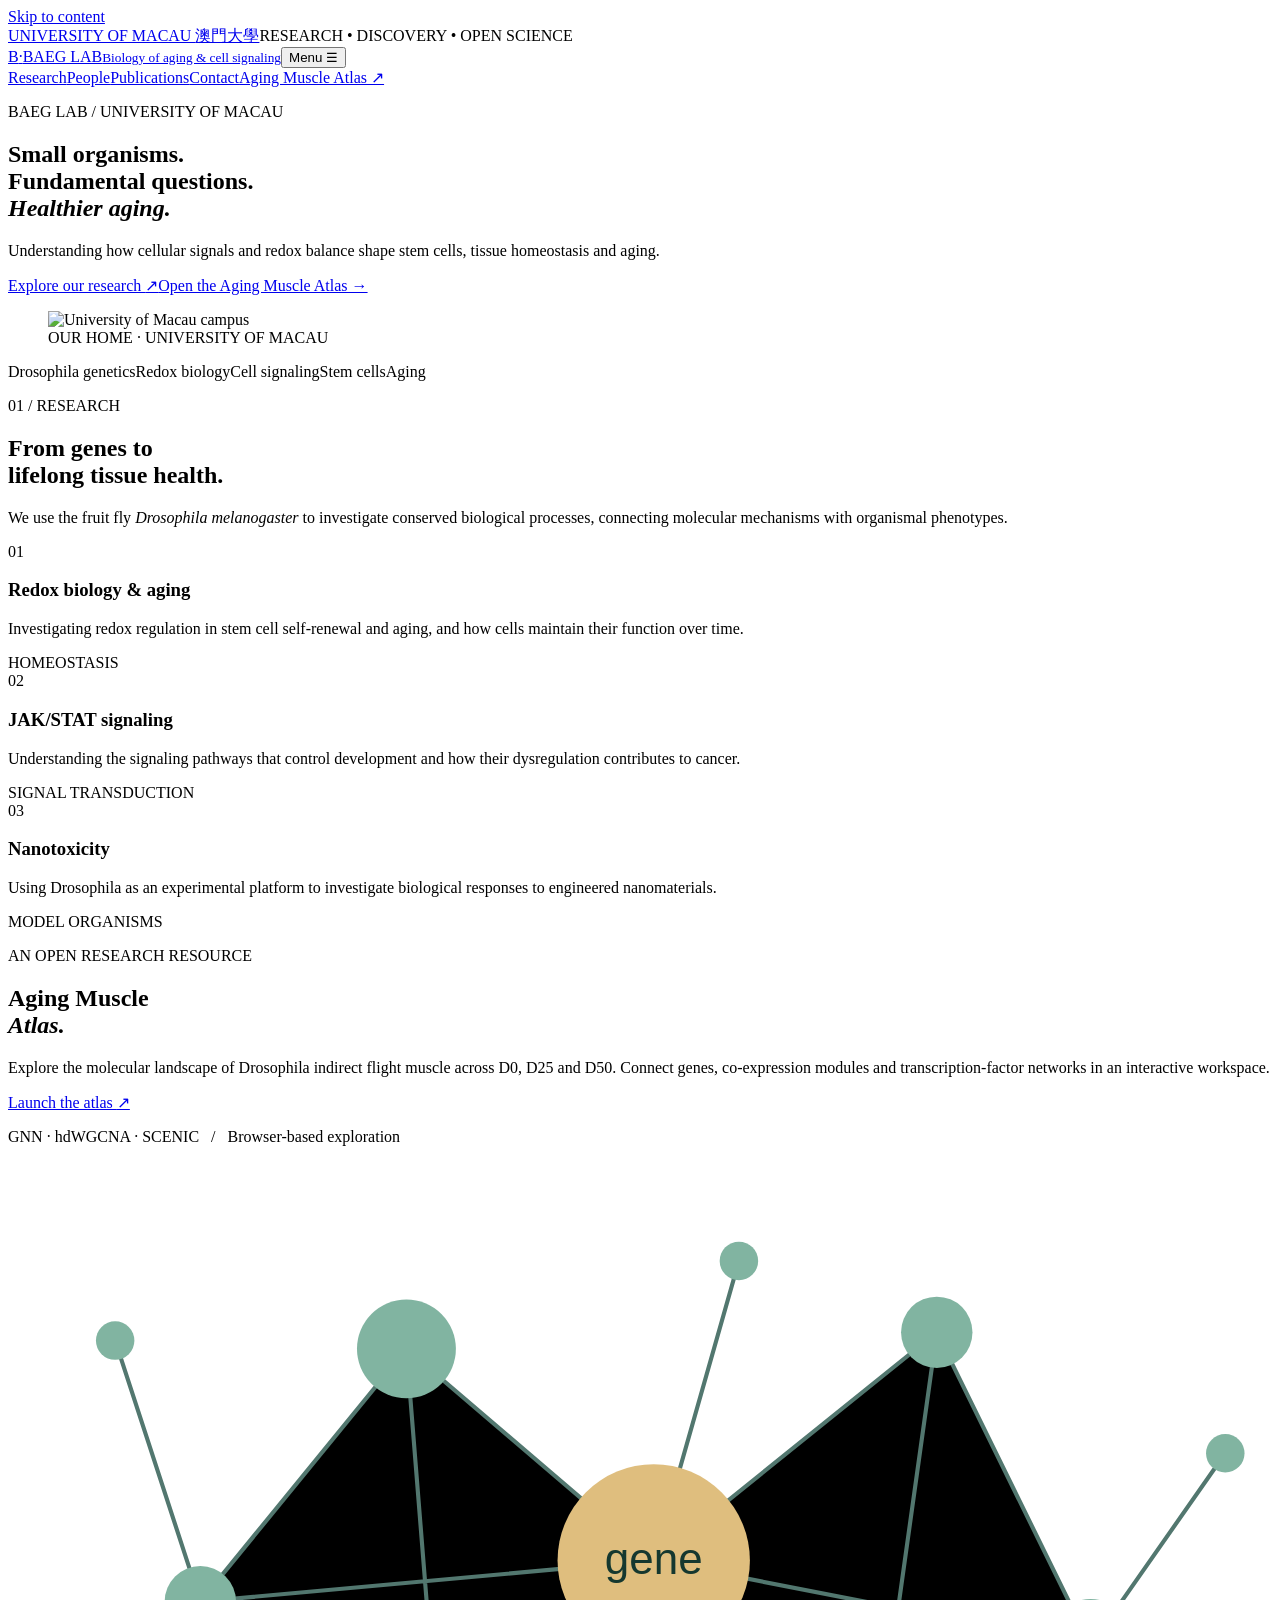
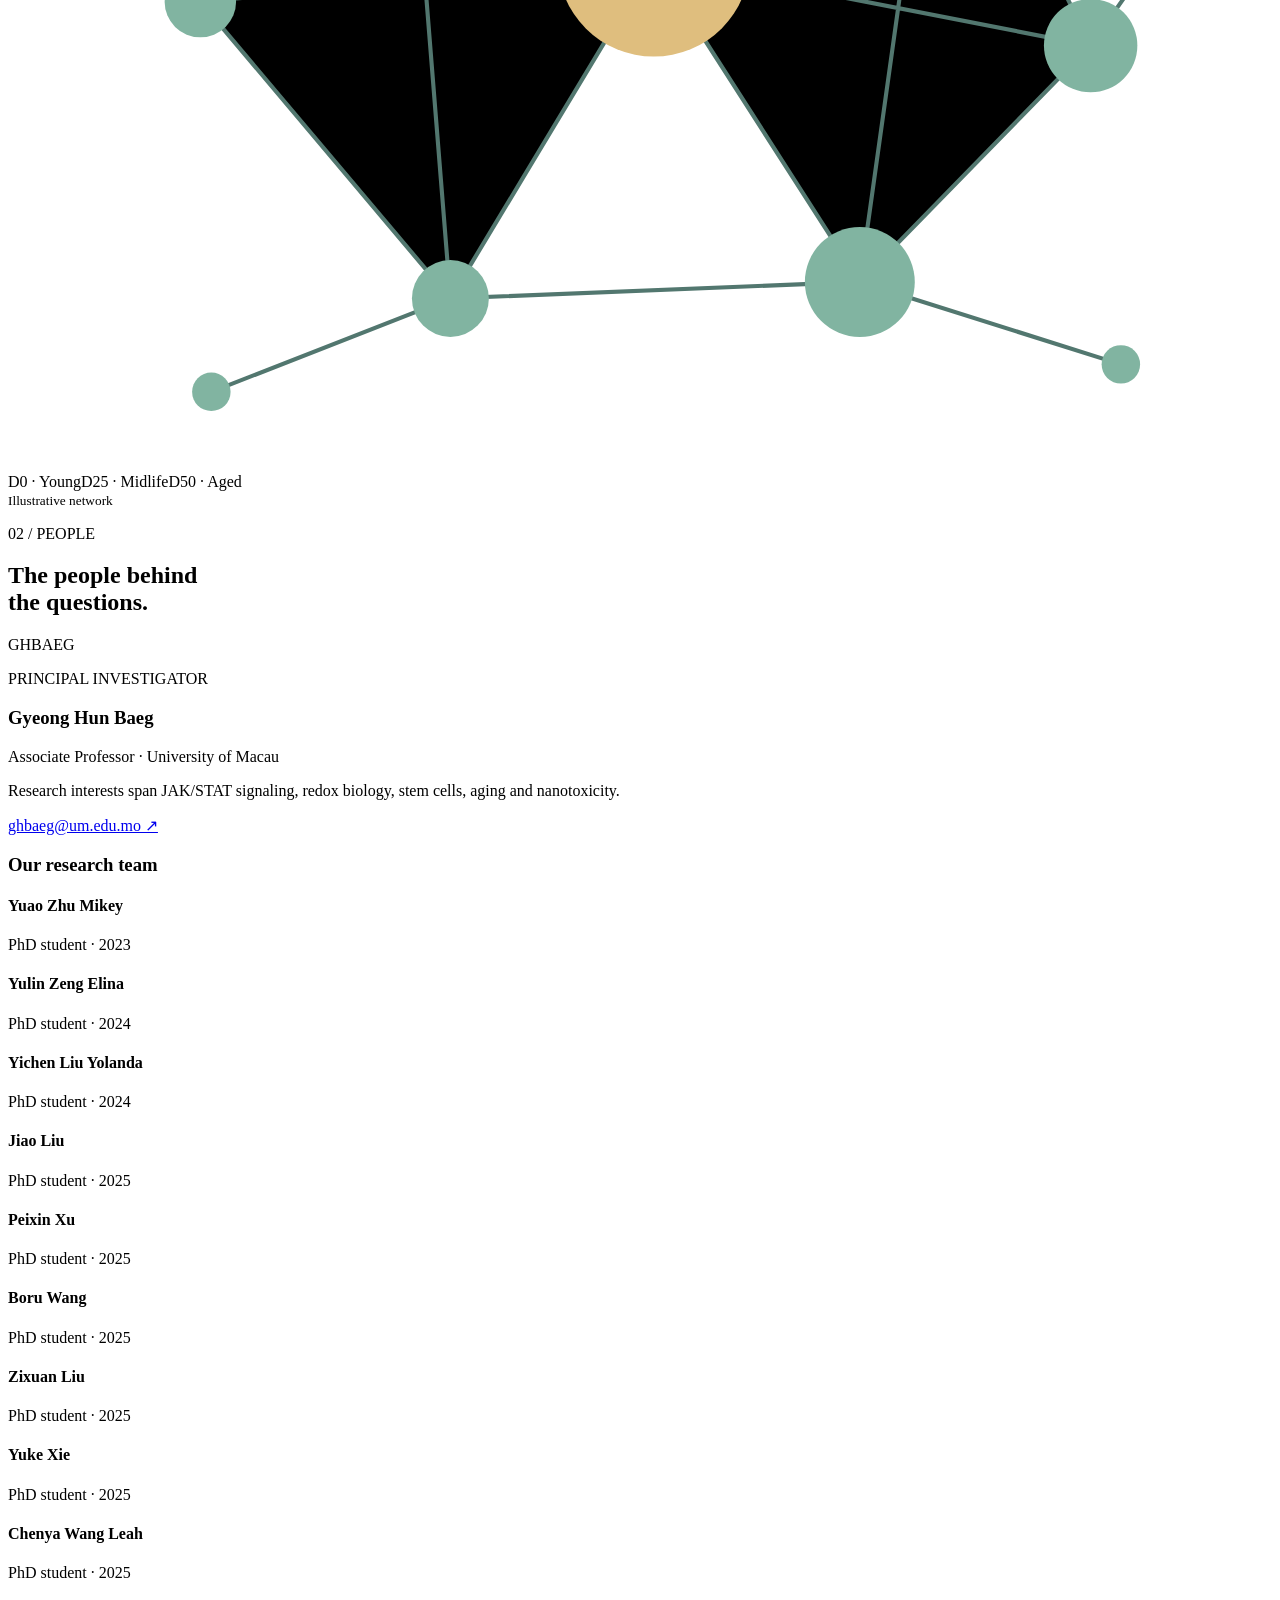
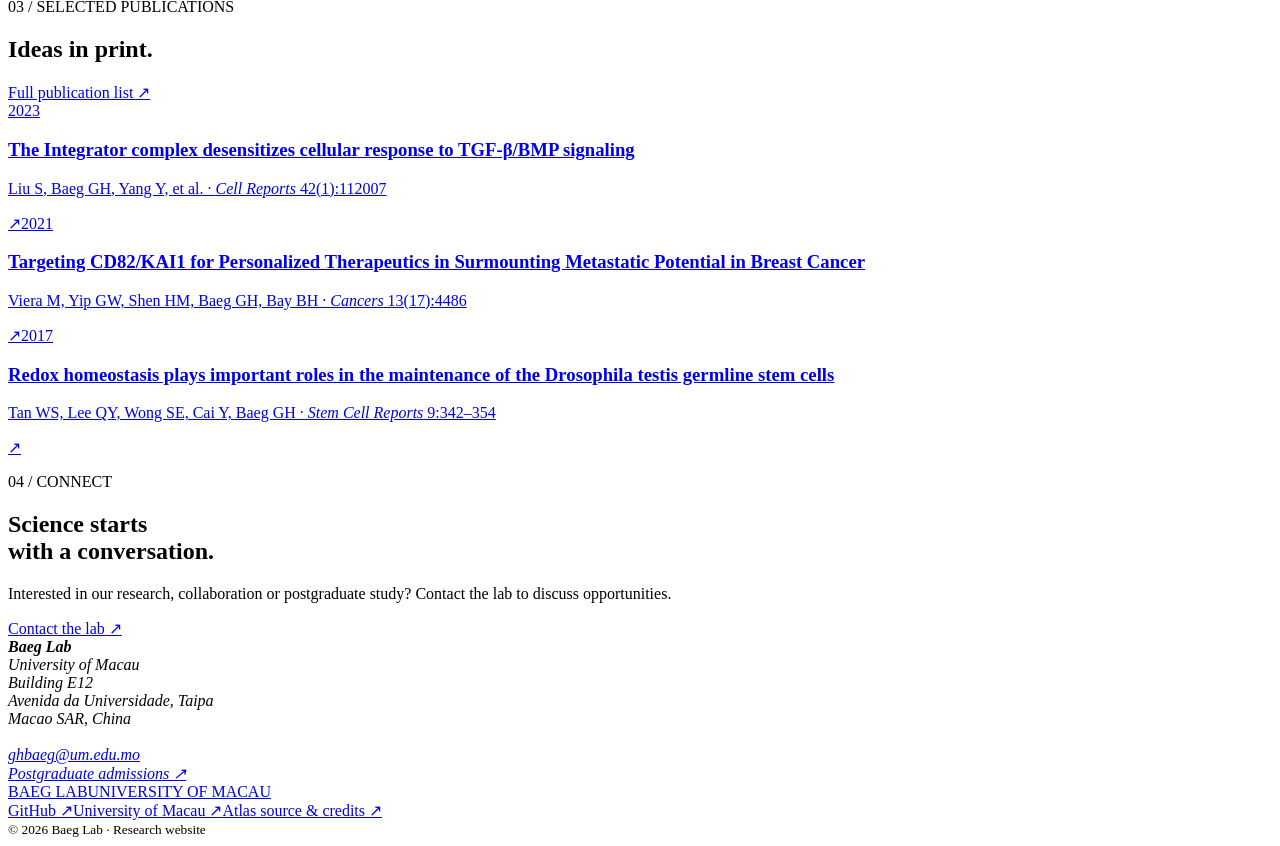
==== index.html @ eeca446f "Add Baeg Lab homepage" ====
<!doctype html>
<html lang="en">
<head>
  <meta charset="utf-8"><meta name="viewport" content="width=device-width,initial-scale=1">
  <link rel="icon" href="assets/favicon.svg" type="image/svg+xml">
  <title>Baeg Lab — Aging, signaling & stem cells | University of Macau</title>
  <meta name="description" content="Baeg Lab at the University of Macau. Exploring aging, redox biology, stem cells and JAK/STAT signaling with Drosophila. Explore the Aging Muscle Atlas.">
  <link rel="stylesheet" href="assets/site.css"><script src="assets/site.js" defer></script>
</head>
<body>
<a class="skip" href="#main">Skip to content</a>
<div class="university"><a href="https://www.um.edu.mo/">UNIVERSITY OF MACAU <span>澳門大學</span></a><span>RESEARCH • DISCOVERY • OPEN SCIENCE</span></div>
<header><a class="brand" href="./" aria-label="Baeg Lab home"><span class="monogram">B<span>·</span></span><span>BAEG LAB<small>Biology of aging & cell signaling</small></span></a><button class="menu" aria-expanded="false" aria-controls="navigation">Menu ☰</button><nav id="navigation" aria-label="Main navigation"><a href="#research">Research</a><a href="#people">People</a><a href="#publications">Publications</a><a href="#contact">Contact</a><a class="nav-atlas" href="aging-muscle-atlas/">Aging Muscle Atlas ↗</a></nav></header>
<main id="main">
<section class="hero"><div class="hero-copy"><p class="eyebrow">BAEG LAB / UNIVERSITY OF MACAU</p><h1>Small organisms.<br>Fundamental questions.<br><em>Healthier aging.</em></h1><p>Understanding how cellular signals and redox balance shape stem cells, tissue homeostasis and aging.</p><div class="actions"><a class="button" href="#research">Explore our research <span>↗</span></a><a class="text-link" href="aging-muscle-atlas/">Open the Aging Muscle Atlas →</a></div></div><figure class="campus"><img src="assets/campus.jpg" alt="University of Macau campus"><figcaption>OUR HOME · UNIVERSITY OF MACAU</figcaption></figure></section>
<div class="topic-strip"><span>Drosophila genetics</span><span>Redox biology</span><span>Cell signaling</span><span>Stem cells</span><span>Aging</span></div>
<section id="research" class="section"><div class="section-heading"><p class="eyebrow">01 / RESEARCH</p><h2>From genes to<br>lifelong tissue health.</h2><p>We use the fruit fly <i>Drosophila melanogaster</i> to investigate conserved biological processes, connecting molecular mechanisms with organismal phenotypes.</p></div><div class="research-grid"><article><span class="number">01</span><h3>Redox biology & aging</h3><p>Investigating redox regulation in stem cell self-renewal and aging, and how cells maintain their function over time.</p><span class="tag">HOMEOSTASIS</span></article><article><span class="number">02</span><h3>JAK/STAT signaling</h3><p>Understanding the signaling pathways that control development and how their dysregulation contributes to cancer.</p><span class="tag">SIGNAL TRANSDUCTION</span></article><article><span class="number">03</span><h3>Nanotoxicity</h3><p>Using Drosophila as an experimental platform to investigate biological responses to engineered nanomaterials.</p><span class="tag">MODEL ORGANISMS</span></article></div></section>
<section id="atlas" class="atlas-feature"><div><p class="eyebrow">AN OPEN RESEARCH RESOURCE</p><h2>Aging Muscle<br><em>Atlas.</em></h2><p>Explore the molecular landscape of Drosophila indirect flight muscle across D0, D25 and D50. Connect genes, co-expression modules and transcription-factor networks in an interactive workspace.</p><a class="button light" href="aging-muscle-atlas/">Launch the atlas <span>↗</span></a><p class="atlas-note">GNN · hdWGCNA · SCENIC &nbsp; / &nbsp; Browser-based exploration</p></div><div class="atlas-art" aria-label="Schematic gene network illustration"><svg viewBox="0 0 460 330" role="img"><title>Illustrative gene network, not an experimental result</title><g stroke="#52776f" stroke-width="1.5"><path d="M70 160L145 68L235 145L338 62L394 176L310 262L235 145L161 268L70 160L235 145L394 176M145 68L161 268M338 62L310 262M161 268L310 262"/><path d="M235 145L266 36M70 160L39 65M310 262L405 292M394 176L443 106M161 268L74 302"/></g><g fill="#81b4a1"><circle cx="70" cy="160" r="13"/><circle cx="145" cy="68" r="18"/><circle cx="338" cy="62" r="13"/><circle cx="394" cy="176" r="17"/><circle cx="310" cy="262" r="20"/><circle cx="161" cy="268" r="14"/><circle cx="266" cy="36" r="7"/><circle cx="39" cy="65" r="7"/><circle cx="405" cy="292" r="7"/><circle cx="443" cy="106" r="7"/><circle cx="74" cy="302" r="7"/></g><circle cx="235" cy="145" r="35" fill="#dfbe7e"/><text x="235" y="150" text-anchor="middle" fill="#15382f" font-size="16" font-family="sans-serif">gene</text></svg><div class="age-labels"><span>D0 · Young</span><span>D25 · Midlife</span><span>D50 · Aged</span></div><small>Illustrative network</small></div></section>
<section id="people" class="section"><div class="section-heading"><p class="eyebrow">02 / PEOPLE</p><h2>The people behind<br>the questions.</h2></div><div class="pi"><div class="pi-initials">GH<span>BAEG</span></div><div><p class="eyebrow">PRINCIPAL INVESTIGATOR</p><h3>Gyeong Hun Baeg</h3><p>Associate Professor · University of Macau</p><p>Research interests span JAK/STAT signaling, redox biology, stem cells, aging and nanotoxicity.</p><a class="text-link" href="mailto:ghbaeg@um.edu.mo">ghbaeg@um.edu.mo ↗</a></div></div><h3 class="team-heading">Our research team</h3><div class="team"><div><h4>Yuao Zhu <span>Mikey</span></h4><p>PhD student · 2023</p></div><div><h4>Yulin Zeng <span>Elina</span></h4><p>PhD student · 2024</p></div><div><h4>Yichen Liu <span>Yolanda</span></h4><p>PhD student · 2024</p></div><div><h4>Jiao Liu</h4><p>PhD student · 2025</p></div><div><h4>Peixin Xu</h4><p>PhD student · 2025</p></div><div><h4>Boru Wang</h4><p>PhD student · 2025</p></div><div><h4>Zixuan Liu</h4><p>PhD student · 2025</p></div><div><h4>Yuke Xie</h4><p>PhD student · 2025</p></div><div><h4>Chenya Wang <span>Leah</span></h4><p>PhD student · 2025</p></div></div></section>
<section id="publications" class="section publications"><div class="section-heading"><p class="eyebrow">03 / SELECTED PUBLICATIONS</p><h2>Ideas in print.</h2><a class="text-link" href="https://fhs.um.edu.mo/en/prof-gyeong-hun-baegs-full-publication-list/">Full publication list ↗</a></div><a class="paper" href="https://doi.org/10.1016/j.celrep.2023.112007"><span>2023</span><div><h3>The Integrator complex desensitizes cellular response to TGF-β/BMP signaling</h3><p>Liu S, Baeg GH, Yang Y, et al. · <i>Cell Reports</i> 42(1):112007</p></div><span>↗</span></a><a class="paper" href="https://doi.org/10.3390/cancers13174486"><span>2021</span><div><h3>Targeting CD82/KAI1 for Personalized Therapeutics in Surmounting Metastatic Potential in Breast Cancer</h3><p>Viera M, Yip GW, Shen HM, Baeg GH, Bay BH · <i>Cancers</i> 13(17):4486</p></div><span>↗</span></a><a class="paper" href="https://fhs.um.edu.mo/en/prof-gyeong-hun-baegs-full-publication-list/"><span>2017</span><div><h3>Redox homeostasis plays important roles in the maintenance of the Drosophila testis germline stem cells</h3><p>Tan WS, Lee QY, Wong SE, Cai Y, Baeg GH · <i>Stem Cell Reports</i> 9:342–354</p></div><span>↗</span></a></section>
<section id="contact" class="section contact"><div><p class="eyebrow">04 / CONNECT</p><h2>Science starts<br>with a conversation.</h2><p>Interested in our research, collaboration or postgraduate study? Contact the lab to discuss opportunities.</p><a class="button" href="mailto:ghbaeg@um.edu.mo">Contact the lab <span>↗</span></a></div><address><strong>Baeg Lab</strong><br>University of Macau<br>Building E12<br>Avenida da Universidade, Taipa<br>Macao SAR, China<br><br><a href="mailto:ghbaeg@um.edu.mo">ghbaeg@um.edu.mo</a><br><a href="https://grs.um.edu.mo/">Postgraduate admissions ↗</a></address></section>
</main><footer><a class="brand" href="./">BAEG LAB<span>UNIVERSITY OF MACAU</span></a><div><a href="https://github.com/MikeyRuess/umbaeglab">GitHub ↗</a><a href="https://www.um.edu.mo/">University of Macau ↗</a><a href="https://github.com/yuxux23/Flight_Muscle_Atlas">Atlas source & credits ↗</a></div><small>© <span id="year">2026</span> Baeg Lab · Research website</small></footer>
</body></html>
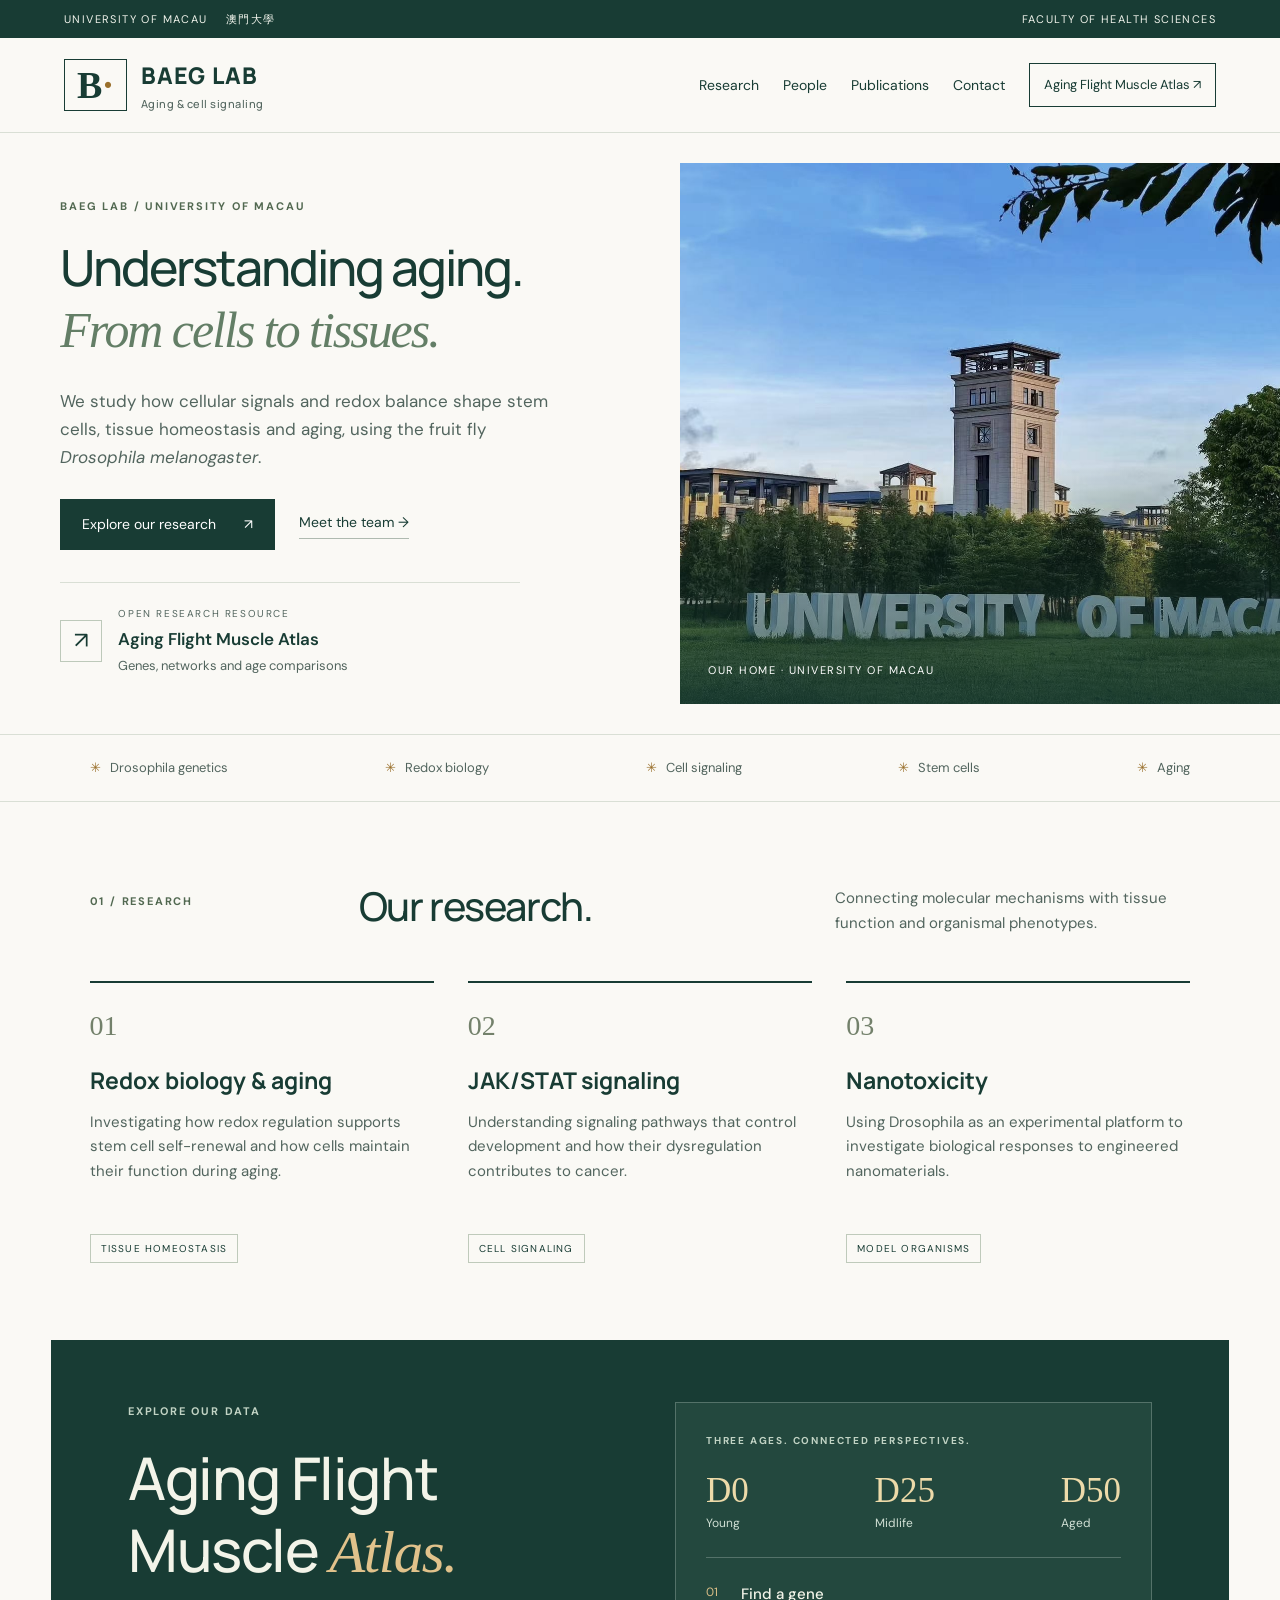
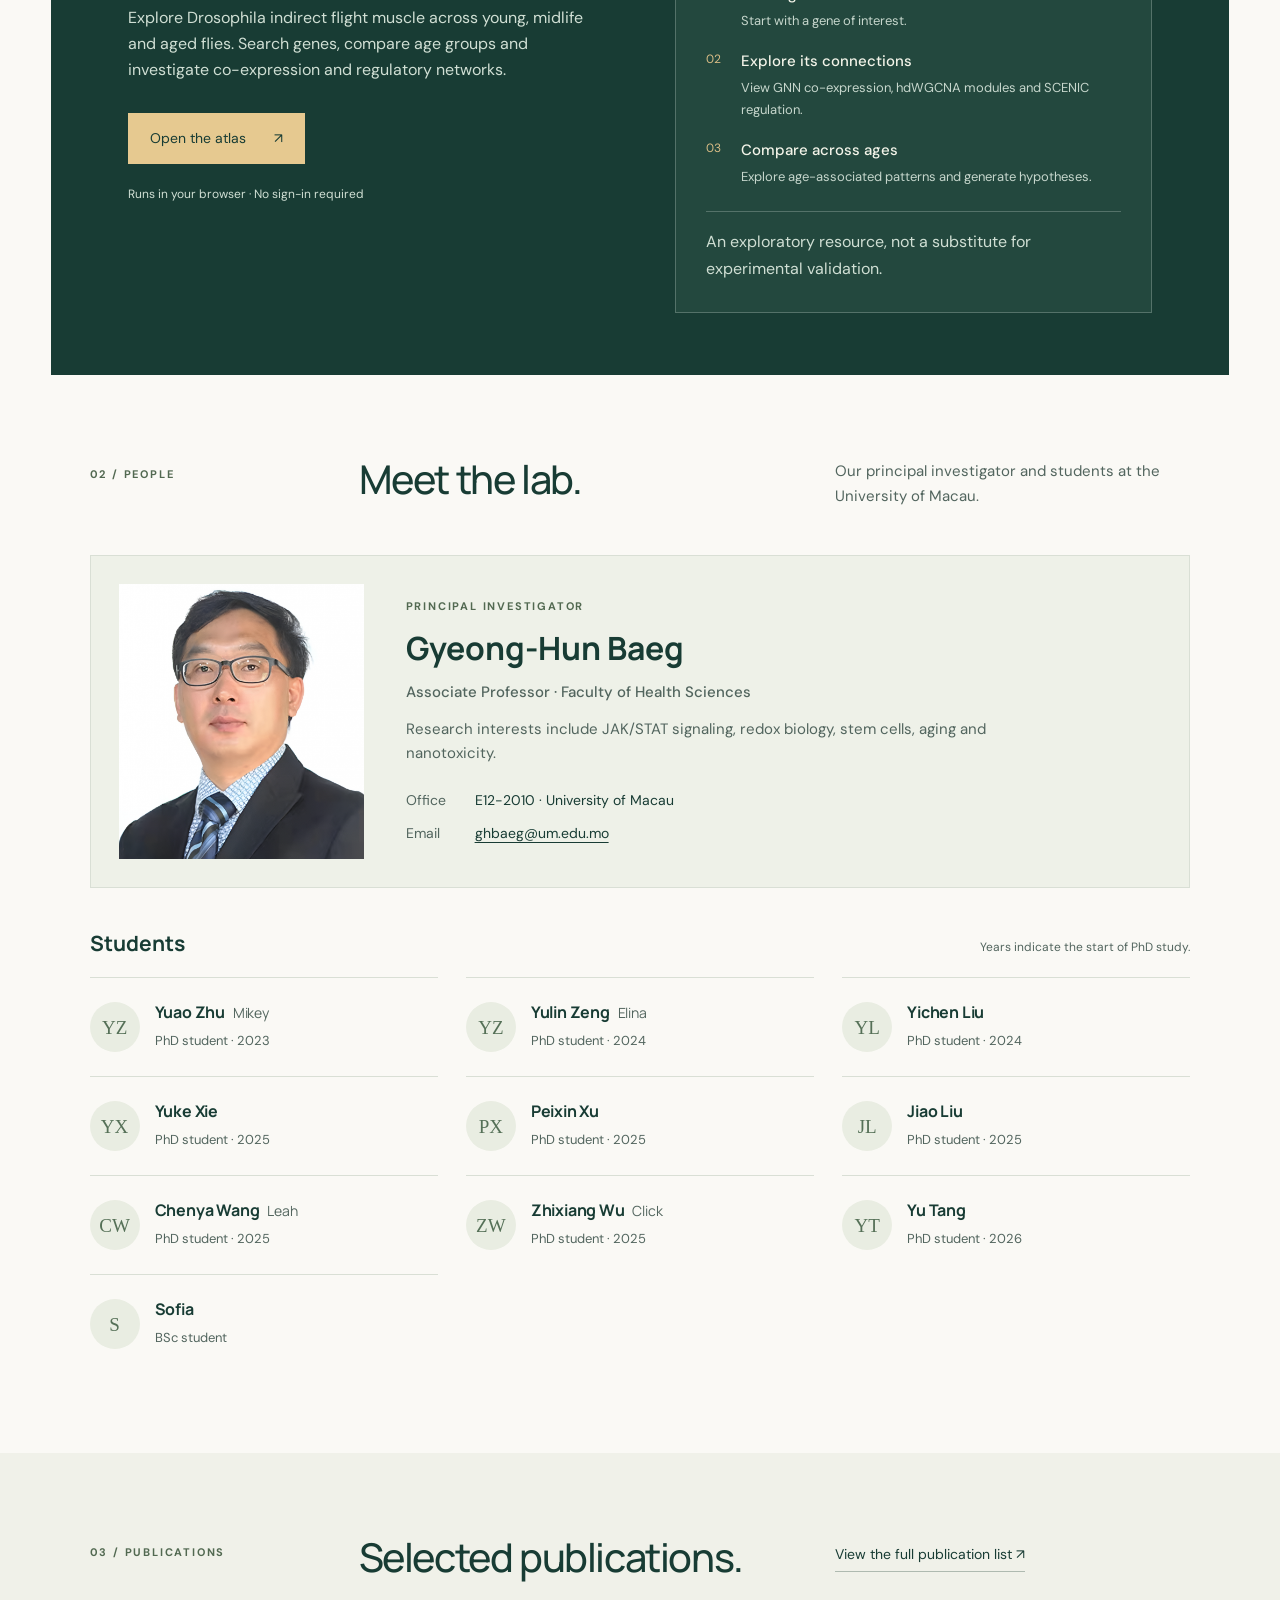
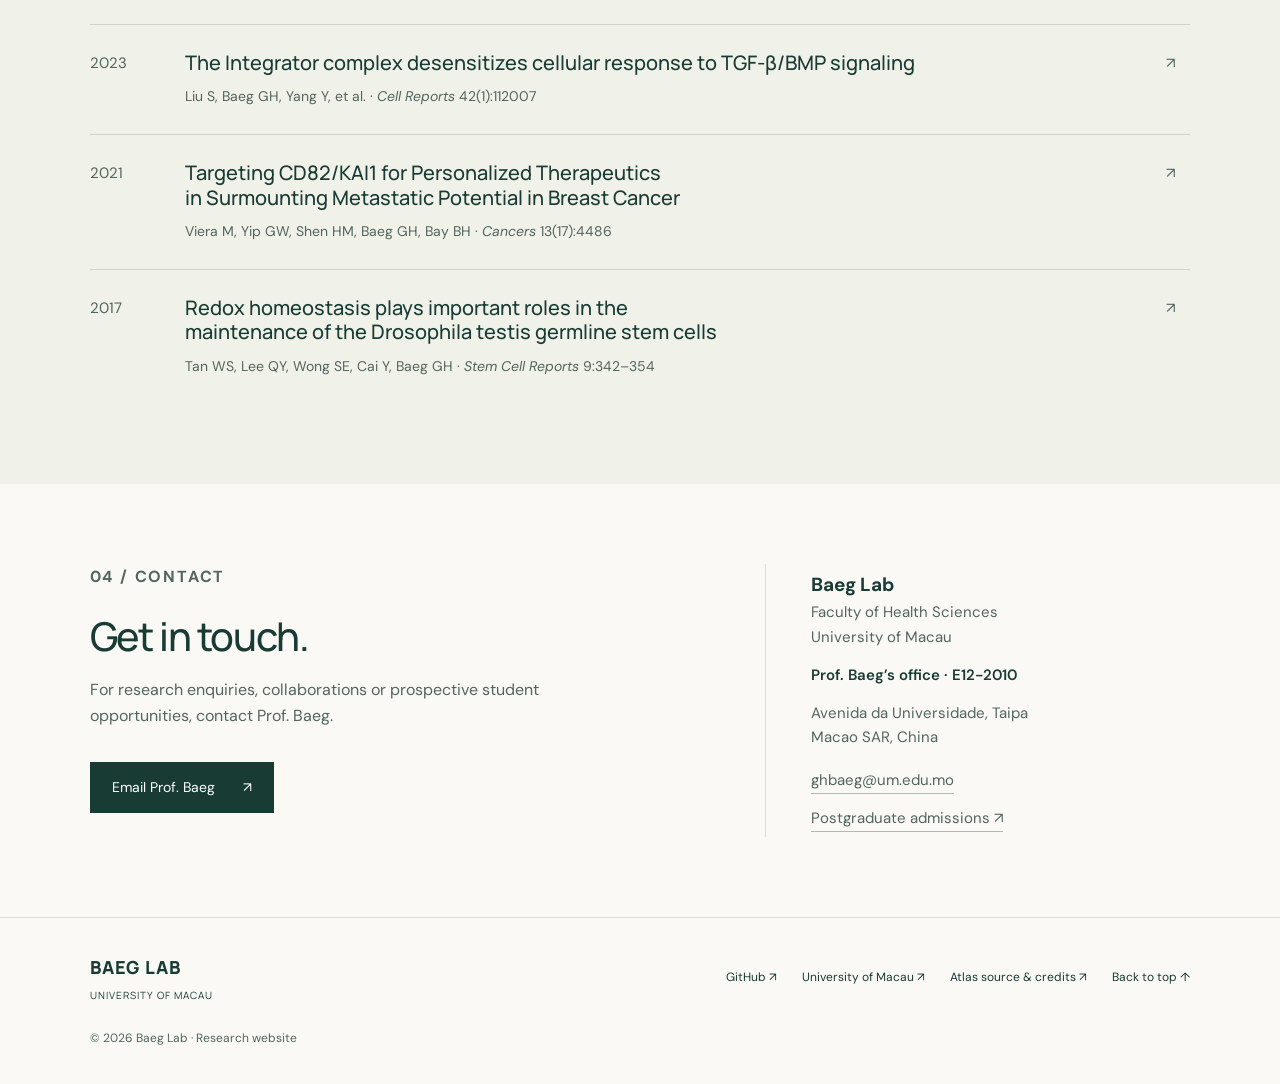
==== commit b3d36ef2: "Refresh people, lab details and atlas source" ====
--- a/index.html
+++ b/index.html
@@ -1,23 +1,89 @@
 <!doctype html>
 <html lang="en">
 <head>
-  <meta charset="utf-8"><meta name="viewport" content="width=device-width,initial-scale=1">
+  <meta charset="utf-8">
+  <meta name="viewport" content="width=device-width,initial-scale=1">
+  <meta name="theme-color" content="#183c34">
+  <title>Baeg Lab | University of Macau</title>
+  <meta name="description" content="Baeg Lab at the University of Macau studies aging, redox biology, stem cells and cell signaling in Drosophila. Meet our team and explore the Aging Flight Muscle Atlas.">
+  <meta property="og:title" content="Baeg Lab | University of Macau">
+  <meta property="og:description" content="Aging, redox biology and cell signaling. Discover our research, meet the team and explore the Aging Flight Muscle Atlas.">
+  <meta property="og:type" content="website">
   <link rel="icon" href="assets/favicon.svg" type="image/svg+xml">
-  <title>Baeg Lab — Aging, signaling & stem cells | University of Macau</title>
-  <meta name="description" content="Baeg Lab at the University of Macau. Exploring aging, redox biology, stem cells and JAK/STAT signaling with Drosophila. Explore the Aging Muscle Atlas.">
-  <link rel="stylesheet" href="assets/site.css"><script src="assets/site.js" defer></script>
+  <link rel="stylesheet" href="assets/site.css?v=20261009">
+  <script src="assets/site.js?v=20261009" defer></script>
 </head>
 <body>
 <a class="skip" href="#main">Skip to content</a>
-<div class="university"><a href="https://www.um.edu.mo/">UNIVERSITY OF MACAU <span>澳門大學</span></a><span>RESEARCH • DISCOVERY • OPEN SCIENCE</span></div>
-<header><a class="brand" href="./" aria-label="Baeg Lab home"><span class="monogram">B<span>·</span></span><span>BAEG LAB<small>Biology of aging & cell signaling</small></span></a><button class="menu" aria-expanded="false" aria-controls="navigation">Menu ☰</button><nav id="navigation" aria-label="Main navigation"><a href="#research">Research</a><a href="#people">People</a><a href="#publications">Publications</a><a href="#contact">Contact</a><a class="nav-atlas" href="aging-muscle-atlas/">Aging Muscle Atlas ↗</a></nav></header>
+<div class="university"><a href="https://www.um.edu.mo/">UNIVERSITY OF MACAU <span>澳門大學</span></a><span>FACULTY OF HEALTH SCIENCES</span></div>
+<header class="site-header">
+  <a class="brand" href="./" aria-label="Baeg Lab home"><span class="monogram" aria-hidden="true">B<span>·</span></span><span>BAEG LAB<small>Aging & cell signaling</small></span></a>
+  <button class="menu" type="button" aria-expanded="false" aria-controls="navigation">Menu <span aria-hidden="true">☰</span></button>
+  <nav id="navigation" aria-label="Main navigation">
+    <a href="#research">Research</a><a href="#people">People</a><a href="#publications">Publications</a><a href="#contact">Contact</a>
+    <a class="nav-atlas" href="aging-muscle-atlas/">Aging Flight Muscle Atlas <span aria-hidden="true">↗</span></a>
+  </nav>
+</header>
 <main id="main">
-<section class="hero"><div class="hero-copy"><p class="eyebrow">BAEG LAB / UNIVERSITY OF MACAU</p><h1>Small organisms.<br>Fundamental questions.<br><em>Healthier aging.</em></h1><p>Understanding how cellular signals and redox balance shape stem cells, tissue homeostasis and aging.</p><div class="actions"><a class="button" href="#research">Explore our research <span>↗</span></a><a class="text-link" href="aging-muscle-atlas/">Open the Aging Muscle Atlas →</a></div></div><figure class="campus"><img src="assets/campus.jpg" alt="University of Macau campus"><figcaption>OUR HOME · UNIVERSITY OF MACAU</figcaption></figure></section>
-<div class="topic-strip"><span>Drosophila genetics</span><span>Redox biology</span><span>Cell signaling</span><span>Stem cells</span><span>Aging</span></div>
-<section id="research" class="section"><div class="section-heading"><p class="eyebrow">01 / RESEARCH</p><h2>From genes to<br>lifelong tissue health.</h2><p>We use the fruit fly <i>Drosophila melanogaster</i> to investigate conserved biological processes, connecting molecular mechanisms with organismal phenotypes.</p></div><div class="research-grid"><article><span class="number">01</span><h3>Redox biology & aging</h3><p>Investigating redox regulation in stem cell self-renewal and aging, and how cells maintain their function over time.</p><span class="tag">HOMEOSTASIS</span></article><article><span class="number">02</span><h3>JAK/STAT signaling</h3><p>Understanding the signaling pathways that control development and how their dysregulation contributes to cancer.</p><span class="tag">SIGNAL TRANSDUCTION</span></article><article><span class="number">03</span><h3>Nanotoxicity</h3><p>Using Drosophila as an experimental platform to investigate biological responses to engineered nanomaterials.</p><span class="tag">MODEL ORGANISMS</span></article></div></section>
-<section id="atlas" class="atlas-feature"><div><p class="eyebrow">AN OPEN RESEARCH RESOURCE</p><h2>Aging Muscle<br><em>Atlas.</em></h2><p>Explore the molecular landscape of Drosophila indirect flight muscle across D0, D25 and D50. Connect genes, co-expression modules and transcription-factor networks in an interactive workspace.</p><a class="button light" href="aging-muscle-atlas/">Launch the atlas <span>↗</span></a><p class="atlas-note">GNN · hdWGCNA · SCENIC &nbsp; / &nbsp; Browser-based exploration</p></div><div class="atlas-art" aria-label="Schematic gene network illustration"><svg viewBox="0 0 460 330" role="img"><title>Illustrative gene network, not an experimental result</title><g stroke="#52776f" stroke-width="1.5"><path d="M70 160L145 68L235 145L338 62L394 176L310 262L235 145L161 268L70 160L235 145L394 176M145 68L161 268M338 62L310 262M161 268L310 262"/><path d="M235 145L266 36M70 160L39 65M310 262L405 292M394 176L443 106M161 268L74 302"/></g><g fill="#81b4a1"><circle cx="70" cy="160" r="13"/><circle cx="145" cy="68" r="18"/><circle cx="338" cy="62" r="13"/><circle cx="394" cy="176" r="17"/><circle cx="310" cy="262" r="20"/><circle cx="161" cy="268" r="14"/><circle cx="266" cy="36" r="7"/><circle cx="39" cy="65" r="7"/><circle cx="405" cy="292" r="7"/><circle cx="443" cy="106" r="7"/><circle cx="74" cy="302" r="7"/></g><circle cx="235" cy="145" r="35" fill="#dfbe7e"/><text x="235" y="150" text-anchor="middle" fill="#15382f" font-size="16" font-family="sans-serif">gene</text></svg><div class="age-labels"><span>D0 · Young</span><span>D25 · Midlife</span><span>D50 · Aged</span></div><small>Illustrative network</small></div></section>
-<section id="people" class="section"><div class="section-heading"><p class="eyebrow">02 / PEOPLE</p><h2>The people behind<br>the questions.</h2></div><div class="pi"><div class="pi-initials">GH<span>BAEG</span></div><div><p class="eyebrow">PRINCIPAL INVESTIGATOR</p><h3>Gyeong Hun Baeg</h3><p>Associate Professor · University of Macau</p><p>Research interests span JAK/STAT signaling, redox biology, stem cells, aging and nanotoxicity.</p><a class="text-link" href="mailto:ghbaeg@um.edu.mo">ghbaeg@um.edu.mo ↗</a></div></div><h3 class="team-heading">Our research team</h3><div class="team"><div><h4>Yuao Zhu <span>Mikey</span></h4><p>PhD student · 2023</p></div><div><h4>Yulin Zeng <span>Elina</span></h4><p>PhD student · 2024</p></div><div><h4>Yichen Liu <span>Yolanda</span></h4><p>PhD student · 2024</p></div><div><h4>Jiao Liu</h4><p>PhD student · 2025</p></div><div><h4>Peixin Xu</h4><p>PhD student · 2025</p></div><div><h4>Boru Wang</h4><p>PhD student · 2025</p></div><div><h4>Zixuan Liu</h4><p>PhD student · 2025</p></div><div><h4>Yuke Xie</h4><p>PhD student · 2025</p></div><div><h4>Chenya Wang <span>Leah</span></h4><p>PhD student · 2025</p></div></div></section>
-<section id="publications" class="section publications"><div class="section-heading"><p class="eyebrow">03 / SELECTED PUBLICATIONS</p><h2>Ideas in print.</h2><a class="text-link" href="https://fhs.um.edu.mo/en/prof-gyeong-hun-baegs-full-publication-list/">Full publication list ↗</a></div><a class="paper" href="https://doi.org/10.1016/j.celrep.2023.112007"><span>2023</span><div><h3>The Integrator complex desensitizes cellular response to TGF-β/BMP signaling</h3><p>Liu S, Baeg GH, Yang Y, et al. · <i>Cell Reports</i> 42(1):112007</p></div><span>↗</span></a><a class="paper" href="https://doi.org/10.3390/cancers13174486"><span>2021</span><div><h3>Targeting CD82/KAI1 for Personalized Therapeutics in Surmounting Metastatic Potential in Breast Cancer</h3><p>Viera M, Yip GW, Shen HM, Baeg GH, Bay BH · <i>Cancers</i> 13(17):4486</p></div><span>↗</span></a><a class="paper" href="https://fhs.um.edu.mo/en/prof-gyeong-hun-baegs-full-publication-list/"><span>2017</span><div><h3>Redox homeostasis plays important roles in the maintenance of the Drosophila testis germline stem cells</h3><p>Tan WS, Lee QY, Wong SE, Cai Y, Baeg GH · <i>Stem Cell Reports</i> 9:342–354</p></div><span>↗</span></a></section>
-<section id="contact" class="section contact"><div><p class="eyebrow">04 / CONNECT</p><h2>Science starts<br>with a conversation.</h2><p>Interested in our research, collaboration or postgraduate study? Contact the lab to discuss opportunities.</p><a class="button" href="mailto:ghbaeg@um.edu.mo">Contact the lab <span>↗</span></a></div><address><strong>Baeg Lab</strong><br>University of Macau<br>Building E12<br>Avenida da Universidade, Taipa<br>Macao SAR, China<br><br><a href="mailto:ghbaeg@um.edu.mo">ghbaeg@um.edu.mo</a><br><a href="https://grs.um.edu.mo/">Postgraduate admissions ↗</a></address></section>
-</main><footer><a class="brand" href="./">BAEG LAB<span>UNIVERSITY OF MACAU</span></a><div><a href="https://github.com/MikeyRuess/umbaeglab">GitHub ↗</a><a href="https://www.um.edu.mo/">University of Macau ↗</a><a href="https://github.com/yuxux23/Flight_Muscle_Atlas">Atlas source & credits ↗</a></div><small>© <span id="year">2026</span> Baeg Lab · Research website</small></footer>
-</body></html>
+  <section class="hero" aria-labelledby="hero-title">
+    <div class="hero-copy">
+      <p class="eyebrow">BAEG LAB / UNIVERSITY OF MACAU</p>
+      <h1 id="hero-title">Understanding aging.<br><em>From cells to tissues.</em></h1>
+      <p>We study how cellular signals and redox balance shape stem cells, tissue homeostasis and aging, using the fruit fly <i>Drosophila melanogaster</i>.</p>
+      <div class="actions"><a class="button" href="#research">Explore our research <span aria-hidden="true">↗</span></a><a class="text-link" href="#people">Meet the team <span aria-hidden="true">→</span></a></div>
+      <a class="hero-resource" href="aging-muscle-atlas/"><span class="resource-icon" aria-hidden="true">↗</span><span><small>OPEN RESEARCH RESOURCE</small><strong>Aging Flight Muscle Atlas</strong><span>Genes, networks and age comparisons</span></span></a>
+    </div>
+    <figure class="campus"><img src="assets/campus.jpg" alt="University of Macau campus" width="1400" height="700" fetchpriority="high"><figcaption>OUR HOME · UNIVERSITY OF MACAU</figcaption></figure>
+  </section>
+  <div class="topic-strip" aria-label="Research areas"><span>Drosophila genetics</span><span>Redox biology</span><span>Cell signaling</span><span>Stem cells</span><span>Aging</span></div>
+  <section id="research" class="section" aria-labelledby="research-title">
+    <div class="section-heading"><p class="eyebrow">01 / RESEARCH</p><h2 id="research-title">Our research.</h2><p>Connecting molecular mechanisms with tissue function and organismal phenotypes.</p></div>
+    <div class="research-grid">
+      <article><span class="number" aria-hidden="true">01</span><h3>Redox biology & aging</h3><p>Investigating how redox regulation supports stem cell self-renewal and how cells maintain their function during aging.</p><span class="tag">TISSUE HOMEOSTASIS</span></article>
+      <article><span class="number" aria-hidden="true">02</span><h3>JAK/STAT signaling</h3><p>Understanding signaling pathways that control development and how their dysregulation contributes to cancer.</p><span class="tag">CELL SIGNALING</span></article>
+      <article><span class="number" aria-hidden="true">03</span><h3>Nanotoxicity</h3><p>Using Drosophila as an experimental platform to investigate biological responses to engineered nanomaterials.</p><span class="tag">MODEL ORGANISMS</span></article>
+    </div>
+  </section>
+  <section id="atlas" class="atlas-feature" aria-labelledby="atlas-title">
+    <div><p class="eyebrow">EXPLORE OUR DATA</p><h2 id="atlas-title">Aging Flight<br>Muscle <em>Atlas.</em></h2><p>Explore Drosophila indirect flight muscle across young, midlife and aged flies. Search genes, compare age groups and investigate co-expression and regulatory networks.</p><a class="button light" href="aging-muscle-atlas/">Open the atlas <span aria-hidden="true">↗</span></a><p class="atlas-note">Runs in your browser · No sign-in required</p></div>
+    <div class="atlas-guide">
+      <p class="eyebrow">THREE AGES. CONNECTED PERSPECTIVES.</p>
+      <div class="age-labels"><span><strong>D0</strong>Young</span><span><strong>D25</strong>Midlife</span><span><strong>D50</strong>Aged</span></div>
+      <ol class="atlas-steps"><li><strong>Find a gene</strong><span>Start with a gene of interest.</span></li><li><strong>Explore its connections</strong><span>View GNN co-expression, hdWGCNA modules and SCENIC regulation.</span></li><li><strong>Compare across ages</strong><span>Explore age-associated patterns and generate hypotheses.</span></li></ol>
+      <p class="atlas-disclaimer">An exploratory resource, not a substitute for experimental validation.</p>
+    </div>
+  </section>
+  <section id="people" class="section" aria-labelledby="people-title">
+    <div class="section-heading"><p class="eyebrow">02 / PEOPLE</p><h2 id="people-title">Meet the lab.</h2><p>Our principal investigator and students at the University of Macau.</p></div>
+    <article class="pi">
+      <img class="pi-portrait" src="assets/gyeong-hun-baeg.png" alt="Prof. Gyeong-Hun Baeg" width="966" height="1024" loading="lazy" decoding="async">
+      <div class="pi-copy"><p class="eyebrow">PRINCIPAL INVESTIGATOR</p><h3>Gyeong-Hun Baeg</h3><p class="pi-role">Associate Professor · Faculty of Health Sciences</p><p>Research interests include JAK/STAT signaling, redox biology, stem cells, aging and nanotoxicity.</p><dl class="pi-details"><div><dt>Office</dt><dd>E12-2010 · University of Macau</dd></div><div><dt>Email</dt><dd><a href="mailto:ghbaeg@um.edu.mo">ghbaeg@um.edu.mo</a></dd></div></dl></div>
+    </article>
+    <div class="team-heading"><h3>Students</h3><p>Years indicate the start of PhD study.</p></div>
+    <ol class="team" aria-label="Lab students">
+      <li><span class="avatar" aria-hidden="true">YZ</span><div><h4>Yuao Zhu <span>Mikey</span></h4><p>PhD student · 2023</p></div></li>
+      <li><span class="avatar" aria-hidden="true">YZ</span><div><h4>Yulin Zeng <span>Elina</span></h4><p>PhD student · 2024</p></div></li>
+      <li><span class="avatar" aria-hidden="true">YL</span><div><h4>Yichen Liu</h4><p>PhD student · 2024</p></div></li>
+      <li><span class="avatar" aria-hidden="true">YX</span><div><h4>Yuke Xie</h4><p>PhD student · 2025</p></div></li>
+      <li><span class="avatar" aria-hidden="true">PX</span><div><h4>Peixin Xu</h4><p>PhD student · 2025</p></div></li>
+      <li><span class="avatar" aria-hidden="true">JL</span><div><h4>Jiao Liu</h4><p>PhD student · 2025</p></div></li>
+      <li><span class="avatar" aria-hidden="true">CW</span><div><h4>Chenya Wang <span>Leah</span></h4><p>PhD student · 2025</p></div></li>
+      <li><span class="avatar" aria-hidden="true">ZW</span><div><h4>Zhixiang Wu <span>Click</span></h4><p>PhD student · 2025</p></div></li>
+      <li><span class="avatar" aria-hidden="true">YT</span><div><h4>Yu Tang</h4><p>PhD student · 2026</p></div></li>
+      <li><span class="avatar" aria-hidden="true">S</span><div><h4>Sofia</h4><p>BSc student</p></div></li>
+    </ol>
+  </section>
+  <section id="publications" class="section publications" aria-labelledby="publications-title">
+    <div class="section-heading"><p class="eyebrow">03 / PUBLICATIONS</p><h2 id="publications-title">Selected publications.</h2><a class="text-link" href="https://fhs.um.edu.mo/en/prof-gyeong-hun-baegs-full-publication-list/">View the full publication list <span aria-hidden="true">↗</span></a></div>
+    <a class="paper" href="https://doi.org/10.1016/j.celrep.2023.112007"><span>2023</span><div><h3>The Integrator complex desensitizes cellular response to TGF-β/BMP signaling</h3><p>Liu S, Baeg GH, Yang Y, et al. · <i>Cell Reports</i> 42(1):112007</p></div><span aria-hidden="true">↗</span></a>
+    <a class="paper" href="https://doi.org/10.3390/cancers13174486"><span>2021</span><div><h3>Targeting CD82/KAI1 for Personalized Therapeutics in Surmounting Metastatic Potential in Breast Cancer</h3><p>Viera M, Yip GW, Shen HM, Baeg GH, Bay BH · <i>Cancers</i> 13(17):4486</p></div><span aria-hidden="true">↗</span></a>
+    <a class="paper" href="https://fhs.um.edu.mo/en/prof-gyeong-hun-baegs-full-publication-list/"><span>2017</span><div><h3>Redox homeostasis plays important roles in the maintenance of the Drosophila testis germline stem cells</h3><p>Tan WS, Lee QY, Wong SE, Cai Y, Baeg GH · <i>Stem Cell Reports</i> 9:342–354</p></div><span aria-hidden="true">↗</span></a>
+  </section>
+  <section id="contact" class="section contact" aria-labelledby="contact-title">
+    <div><p class="eyebrow">04 / CONTACT</p><h2 id="contact-title">Get in touch.</h2><p>For research enquiries, collaborations or prospective student opportunities, contact Prof. Baeg.</p><a class="button" href="mailto:ghbaeg@um.edu.mo">Email Prof. Baeg <span aria-hidden="true">↗</span></a></div>
+    <address><strong>Baeg Lab</strong><br>Faculty of Health Sciences<br>University of Macau<br><span class="office-label">Prof. Baeg’s office · E12-2010</span><br>Avenida da Universidade, Taipa<br>Macao SAR, China<div class="contact-links"><a href="mailto:ghbaeg@um.edu.mo">ghbaeg@um.edu.mo</a><a href="https://grs.um.edu.mo/">Postgraduate admissions <span aria-hidden="true">↗</span></a></div></address>
+  </section>
+</main>
+<footer><a class="brand" href="./">BAEG LAB<span>UNIVERSITY OF MACAU</span></a><nav aria-label="Footer links"><a href="https://github.com/MikeyRuess/umbaeglab">GitHub ↗</a><a href="https://www.um.edu.mo/">University of Macau ↗</a><a href="https://github.com/yuxux23/Flight_Muscle_Atlas">Atlas source & credits ↗</a><a href="#main">Back to top ↑</a></nav><small>© <span id="year">2026</span> Baeg Lab · Research website</small></footer>
+</body>
+</html>
--- a/assets/site.css
+++ b/assets/site.css
@@ -0,0 +1,175 @@
+@import url('https://fonts.googleapis.com/css2?family=DM+Sans:wght@400;500;600;700&family=Manrope:wght@400;500;600;700;800&display=swap');
+
+:root { --ink:#183c34; --muted:#52655e; --paper:#faf9f5; --line:#d9dfd5; --accent:#9a702c; --soft:#eef1e8; }
+* { box-sizing:border-box; }
+html { scroll-behavior:smooth; scroll-padding-top:115px; }
+body { margin:0; background:var(--paper); color:var(--ink); font-family:'DM Sans',Arial,sans-serif; font-size:16px; line-height:1.65; }
+a { color:inherit; text-decoration:none; }
+button { font:inherit; }
+a:focus-visible,button:focus-visible { outline:3px solid #ac7929; outline-offset:5px; border-radius:2px; }
+a,button { -webkit-tap-highlight-color:transparent; }
+.skip { position:absolute; top:-100px; background:white; padding:12px; z-index:100; }
+.skip:focus { top:0; }
+.university { background:var(--ink); color:#f0f3eb; padding:10px 5%; display:flex; justify-content:space-between; gap:20px; font-size:11px; letter-spacing:1.4px; }
+.university a span { margin-left:14px; }
+.site-header { position:sticky; top:0; z-index:20; display:flex; align-items:center; justify-content:space-between; padding:19px 5%; gap:25px; background:var(--paper); border-bottom:1px solid var(--line); }
+.brand { display:flex; align-items:center; gap:14px; font-family:Manrope,Arial,sans-serif; font-size:23px; font-weight:800; letter-spacing:1px; flex-shrink:0; }
+.brand small { display:block; font-size:11px; letter-spacing:.5px; font-weight:500; color:var(--muted); }
+.monogram { border:1px solid var(--ink); font-family:Georgia,serif; font-size:38px; line-height:1; padding:6px 12px; }
+.monogram span { color:var(--accent); }
+#navigation { display:flex; align-items:center; gap:24px; font-size:14px; }
+#navigation a { padding:8px 0; }
+#navigation a:hover,#navigation a[aria-current],.text-link:hover { color:var(--accent); }
+#navigation .nav-atlas { border:1px solid var(--ink); padding:10px 14px; font-size:13px; }
+.menu { display:none; cursor:pointer; }
+.hero { display:grid; grid-template-columns:1.1fr 1fr; max-width:1600px; margin:auto; }
+.hero-copy { padding:64px 8% 58px 9%; }
+.eyebrow { font-size:11px; letter-spacing:1.8px; font-weight:700; margin:0 0 22px; color:#526951; }
+h1,h2,h3,h4 { font-family:Manrope,Arial,sans-serif; line-height:1.22; text-wrap:balance; }
+h1 { font-size:clamp(36px,3.9vw,60px); letter-spacing:-2px; font-weight:500; margin:0 0 25px; }
+h1 em,h2 em { font-family:Georgia,serif; font-weight:400; color:#637e66; }
+h2 { font-size:clamp(30px,3.1vw,43px); font-weight:500; letter-spacing:-1.4px; margin:0; }
+p { max-width:65ch; }
+.hero-copy>p:not(.eyebrow) { color:var(--muted); max-width:490px; font-size:17px; }
+.actions { display:flex; flex-wrap:wrap; gap:24px; align-items:center; margin:28px 0 32px; }
+.button { background:var(--ink); color:white; display:inline-flex; align-items:center; justify-content:space-between; gap:28px; padding:14px 22px; font-size:14px; transition:background .2s; }
+.button:hover { background:#2d5b4d; }
+.text-link { font-size:14px; border-bottom:1px solid #afbab0; padding-bottom:4px; justify-self:start; align-self:center; }
+.hero-resource { display:flex; align-items:center; gap:16px; border-top:1px solid var(--line); padding-top:23px; max-width:460px; }
+.hero-resource>span:last-child { display:grid; gap:2px; }
+.hero-resource small { font-size:10px; letter-spacing:1.6px; color:var(--muted); }
+.hero-resource strong { font-size:17px; font-weight:600; }
+.hero-resource span span { color:var(--muted); font-size:13px; }
+.resource-icon { width:42px; height:42px; display:grid; place-items:center; border:1px solid #bdc9ba; flex-shrink:0; font-size:23px; }
+.hero-resource:hover strong { text-decoration:underline; text-underline-offset:4px; }
+.campus { margin:30px 0 30px 10px; position:relative; overflow:hidden; background:#d8ddd1; min-height:450px; }
+.campus img { width:100%; height:100%; object-fit:cover; position:absolute; filter:saturate(.75); }
+.campus::after { content:''; position:absolute; inset:55% 0 0; background:linear-gradient(transparent,#173b34c9); }
+figcaption { position:absolute; bottom:25px; left:28px; color:white; z-index:1; letter-spacing:1.5px; font-size:11px; }
+.topic-strip { display:flex; flex-wrap:wrap; justify-content:space-between; gap:14px 24px; border-block:1px solid var(--line); padding:22px 7%; font-size:13px; color:var(--muted); }
+.topic-strip span::before { content:'✳'; color:var(--accent); margin-right:9px; }
+.section { padding:80px 7%; max-width:1600px; margin:auto; }
+.section-heading { display:grid; grid-template-columns:.8fr 1.5fr 1.2fr; gap:32px; align-items:start; margin-bottom:42px; }
+.section-heading .eyebrow { padding-top:10px; margin-bottom:0; }
+.section-heading>p:last-child { font-size:15px; color:var(--muted); margin:4px 0; }
+.research-grid { display:grid; grid-template-columns:repeat(3,1fr); gap:34px; }
+.research-grid article { border-top:2px solid var(--ink); padding-top:20px; }
+.number { font-family:Georgia,serif; font-size:28px; color:#73816b; }
+.research-grid h3 { font-size:23px; margin:17px 0 14px; }
+.research-grid p { font-size:15px; color:var(--muted); min-height:100px; margin-bottom:24px; }
+.tag { font-size:10px; letter-spacing:1.2px; border:1px solid #bfcabb; padding:7px 10px; }
+.atlas-feature { margin:0 auto; max-width:1472px; width:92%; padding:62px 6%; background:var(--ink); display:grid; grid-template-columns:1fr 1fr; gap:70px; color:#f3f4e9; }
+.atlas-feature .eyebrow { color:#c1d3c4; }
+.atlas-feature h2 { font-size:clamp(40px,4.6vw,64px); }
+.atlas-feature h2 em { color:#e1c28b; }
+.atlas-feature p:not(.eyebrow) { font-size:16px; color:#d0dfd4; max-width:480px; }
+.button.light { background:#e6c990; color:#183c34; margin-top:13px; }
+.button.light:hover { background:#f2daad; }
+.atlas-note { font-size:12px!important; margin-top:21px; }
+.atlas-guide { align-self:center; border:1px solid #547269; padding:30px; background:#23483e; }
+.atlas-guide .eyebrow { font-size:10px; margin-bottom:22px; }
+.age-labels { display:flex; justify-content:space-between; gap:20px; padding-bottom:23px; border-bottom:1px solid #547269; }
+.age-labels span { display:grid; gap:3px; font-size:12px; color:#d0dfd4; }
+.age-labels strong { font:400 35px Georgia,serif; color:#eddaa9; }
+.atlas-steps { list-style:none; counter-reset:step; margin:24px 0; padding:0; display:grid; gap:18px; }
+.atlas-steps li { position:relative; padding-left:35px; counter-increment:step; }
+.atlas-steps li::before { content:counter(step,decimal-leading-zero); position:absolute; left:0; top:1px; font-size:12px; color:#d9bd86; }
+.atlas-steps strong { font-size:15px; display:block; font-weight:500; }
+.atlas-steps span { font-size:13px; color:#c6d6cc; display:block; margin-top:3px; }
+.atlas-guide .atlas-disclaimer { border-top:1px solid #547269; padding-top:17px; margin-bottom:0; font-size:12px; }
+.pi { display:grid; grid-template-columns:245px 1fr; gap:42px; align-items:center; background:var(--soft); border:1px solid var(--line); padding:28px; }
+.pi-portrait { display:block; width:245px; height:275px; object-fit:cover; object-position:center 25%; background:white; }
+.pi .eyebrow { margin-bottom:14px; }
+.pi h3 { font-size:32px; margin:0 0 12px; }
+.pi p:not(.eyebrow) { font-size:15px; color:var(--muted); max-width:660px; margin:12px 0; }
+.pi .pi-role { color:var(--ink); font-weight:500; }
+.pi-details { display:grid; gap:10px; margin:23px 0 0; font-size:14px; }
+.pi-details>div { display:grid; grid-template-columns:55px 1fr; gap:14px; }
+.pi-details dt { color:var(--muted); }
+.pi-details dd { margin:0; }
+.pi-details a { text-decoration:underline; text-underline-offset:4px; }
+.team-heading { display:flex; align-items:baseline; justify-content:space-between; flex-wrap:wrap; gap:8px 20px; margin:43px 0 20px; }
+.team-heading h3 { margin:0; font-size:21px; }
+.team-heading p { color:var(--muted); font-size:12px; margin:0; }
+.team { display:grid; grid-template-columns:repeat(3,minmax(0,1fr)); gap:0 28px; list-style:none; margin:0; padding:0; }
+.team>li { display:flex; align-items:center; gap:15px; border-top:1px solid var(--line); padding:24px 0; min-width:0; }
+.avatar { display:grid; place-items:center; flex:0 0 50px; height:50px; border-radius:50%; background:#e9ede2; color:#557057; font-family:Georgia,serif; font-size:19px; }
+.team h4 { font-size:16px; margin:0 0 8px; letter-spacing:-.2px; }
+.team h4 span { font-weight:400; color:var(--muted); font-size:14px; white-space:nowrap; margin-left:5px; }
+.team p { font-size:13px; margin:0; color:var(--muted); }
+.publications { max-width:none; background:#f0f1e9; }
+.paper { display:grid; grid-template-columns:70px 1fr 24px; gap:25px; padding:26px 0; border-top:1px solid #ced5c8; }
+.paper>span { font-size:15px; color:var(--muted); }
+.paper h3 { font-size:20px; font-weight:500; margin:0 0 10px; max-width:900px; }
+.paper p { font-size:14px; color:var(--muted); margin:0; max-width:900px; }
+.paper:hover h3 { text-decoration:underline; text-underline-offset:4px; }
+.contact { display:grid; grid-template-columns:1.4fr 1fr; gap:80px; }
+.contact p { color:var(--muted); max-width:470px; font-size:16px; }
+.contact .button { margin-top:16px; }
+address { font-style:normal; border-left:1px solid var(--line); padding:5px 0 5px 45px; font-size:15px; color:var(--muted); }
+address strong { color:var(--ink); font-size:19px; }
+.office-label { display:inline-block; margin:13px 0; color:var(--ink); font-weight:600; }
+.contact-links { display:grid; justify-items:start; gap:12px; margin-top:18px; }
+.contact-links a { border-bottom:1px solid #afbab0; }
+footer { padding:35px 7%; border-top:1px solid var(--line); display:flex; flex-wrap:wrap; gap:25px; align-items:center; justify-content:space-between; }
+footer .brand { font-size:18px; display:block; }
+footer .brand span { display:block; font-size:10px; font-weight:400; margin-top:5px; }
+footer nav { display:flex; flex-wrap:wrap; gap:14px 25px; font-size:12px; }
+footer a:hover { text-decoration:underline; }
+footer small { width:100%; font-size:12px; color:var(--muted); }
+@media(min-width:1600px) { .publications { padding-inline:max(7%,calc((100vw - 1376px)/2)); } }
+@media(max-width:1100px) {
+  .site-header { flex-wrap:wrap; padding:15px 5%; }
+  .js .menu { display:block; background:none; border:1px solid #aebfac; padding:10px 14px; color:var(--ink); }
+  #navigation { width:100%; justify-content:space-between; flex-wrap:wrap; gap:12px 20px; }
+  .js #navigation:not(.open) { display:none; }
+  .section-heading { grid-template-columns:1fr 2fr; gap:20px; }
+  .section-heading>p:last-child,.section-heading>.text-link { grid-column:2; }
+  .hero-copy { padding:48px 7%; }
+  .hero-copy>p:not(.eyebrow) { font-size:16px; }
+  .atlas-feature { gap:30px; padding:45px 5%; }
+  .atlas-guide { padding:24px; }
+  .team { grid-template-columns:repeat(2,minmax(0,1fr)); }
+}
+@media(max-width:700px) {
+  html { scroll-padding-top:95px; }
+  .university { font-size:9px; }
+  .university>span { display:none; }
+  .site-header { padding:13px 6%; gap:14px; }
+  .brand { font-size:20px; gap:10px; }
+  .brand small { font-size:10px; }
+  .monogram { font-size:30px; padding:6px 10px; }
+  #navigation { flex-direction:column; align-items:stretch; gap:4px; font-size:16px; }
+  #navigation a { padding:10px 0; }
+  #navigation .nav-atlas { margin:8px 0; }
+  .hero { grid-template-columns:1fr; }
+  .hero-copy { padding:42px 7% 34px; }
+  h1 { font-size:clamp(33px,8.5vw,46px); letter-spacing:-1.4px; }
+  .campus { height:230px; min-height:0; margin:0 7% 30px; }
+  figcaption { left:20px; bottom:18px; font-size:9px; }
+  .topic-strip { font-size:12px; gap:10px 20px; }
+  .section { padding:52px 7%; }
+  .section-heading { display:block; margin-bottom:30px; }
+  .section-heading .eyebrow { padding:0; margin-bottom:14px; }
+  .section-heading h2 { margin-bottom:16px; }
+  .research-grid { grid-template-columns:1fr; gap:30px; }
+  .research-grid p { min-height:0; }
+  .atlas-feature { grid-template-columns:1fr; padding:35px 7%; gap:26px; }
+  .atlas-feature h2 { font-size:43px; }
+  .atlas-guide { padding:22px; }
+  .pi { grid-template-columns:1fr; gap:25px; padding:22px; }
+  .pi-portrait { width:190px; height:215px; }
+  .pi h3 { font-size:28px; }
+  .pi-details>div { grid-template-columns:45px 1fr; gap:10px; }
+  .pi-details dd { overflow-wrap:anywhere; }
+  .team { grid-template-columns:1fr; }
+  .team>li { padding:20px 0; }
+  .avatar { flex-basis:48px; height:48px; }
+  .paper { grid-template-columns:42px 1fr 15px; gap:12px; }
+  .paper h3 { font-size:17px; }
+  .paper p { font-size:13px; }
+  .contact { grid-template-columns:1fr; gap:32px; }
+  address { padding:23px 0 0; border:0; border-top:1px solid var(--line); }
+  footer nav { width:100%; }
+}
+@media(prefers-reduced-motion:reduce) { html { scroll-behavior:auto; } * { transition:none!important; } }
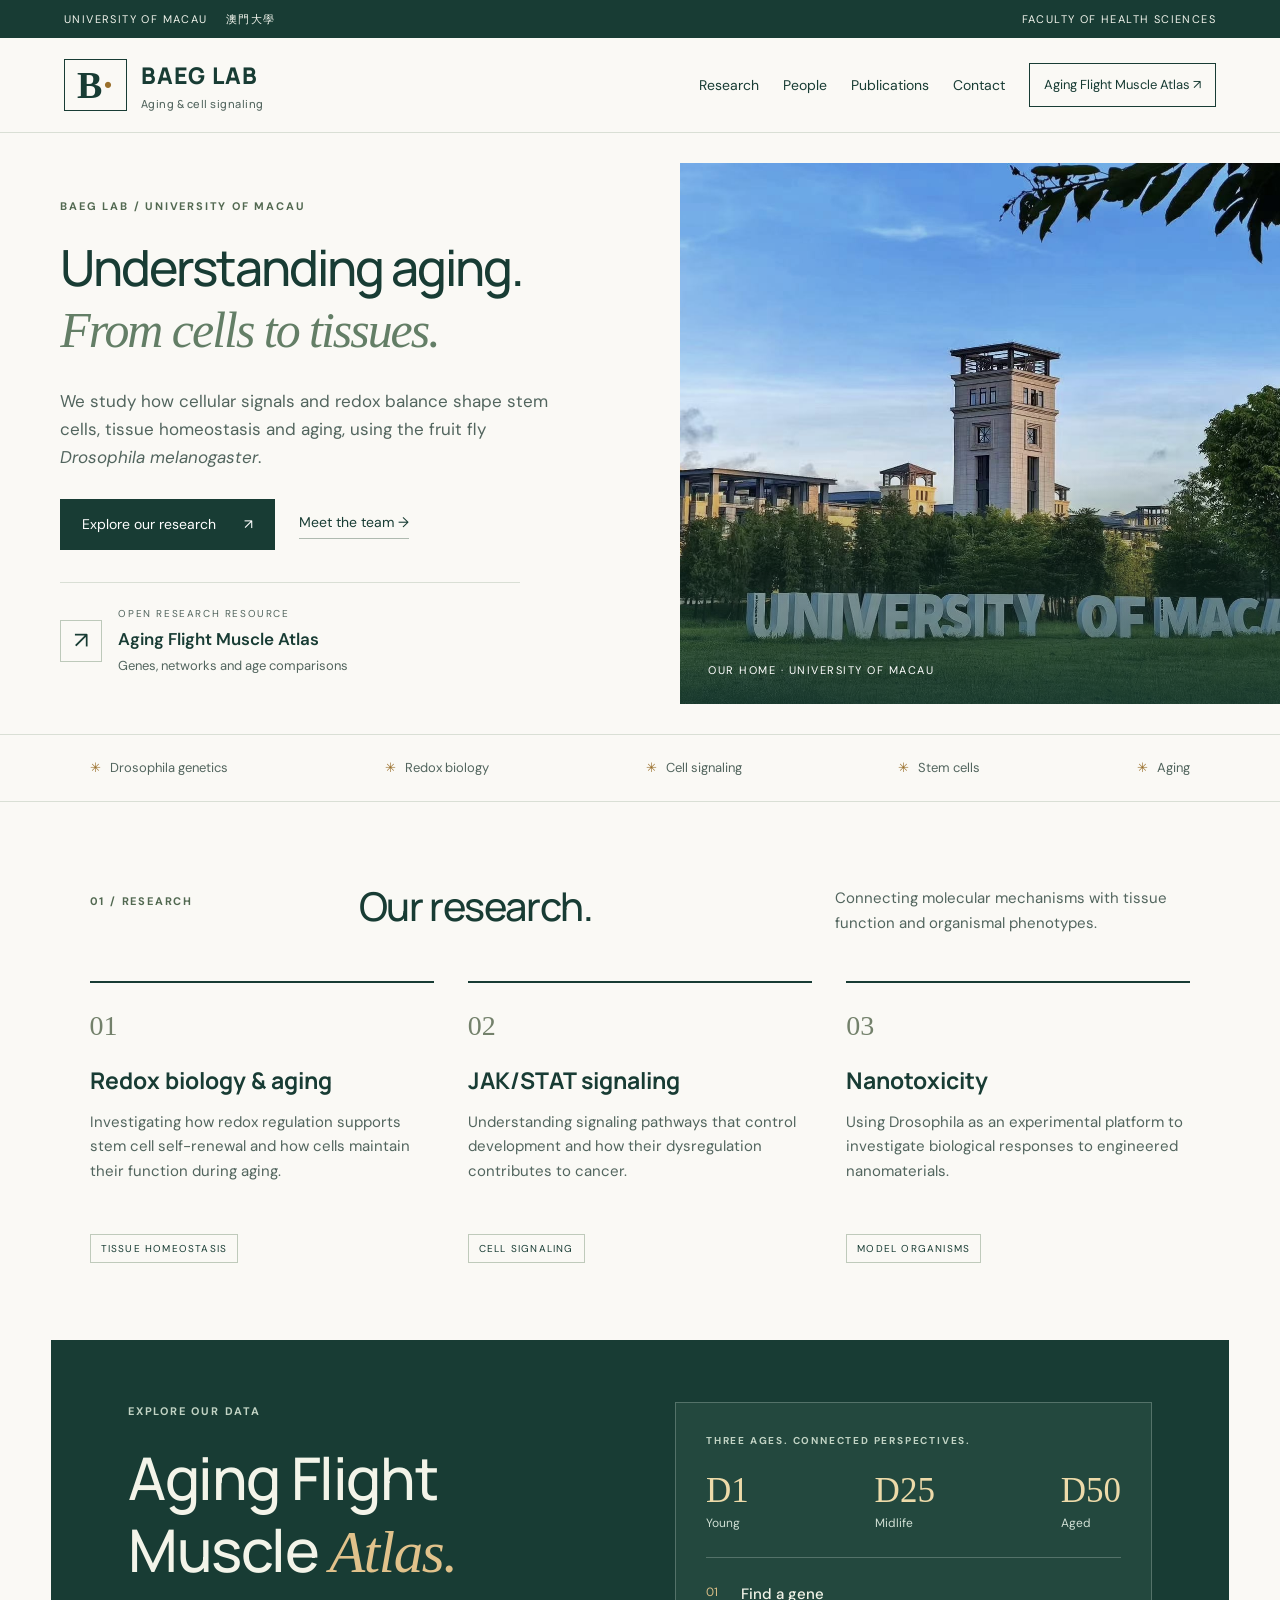
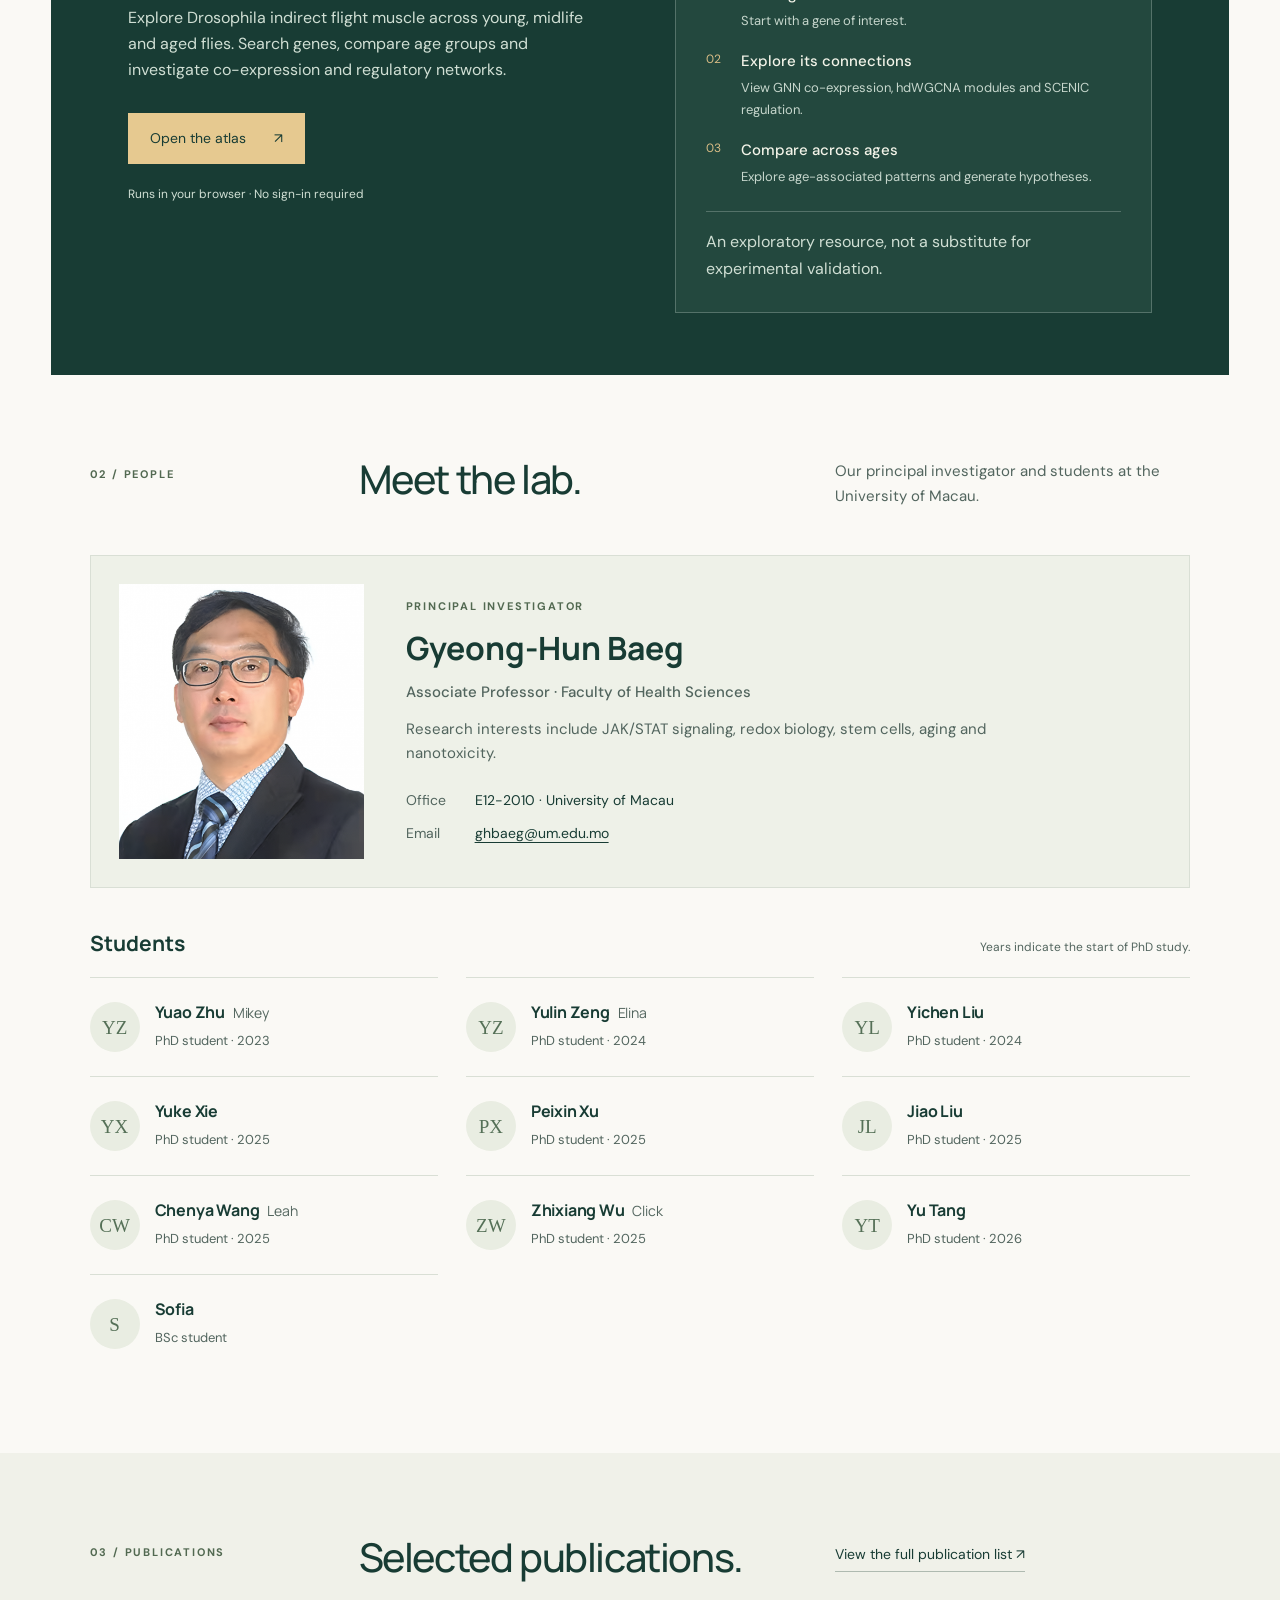
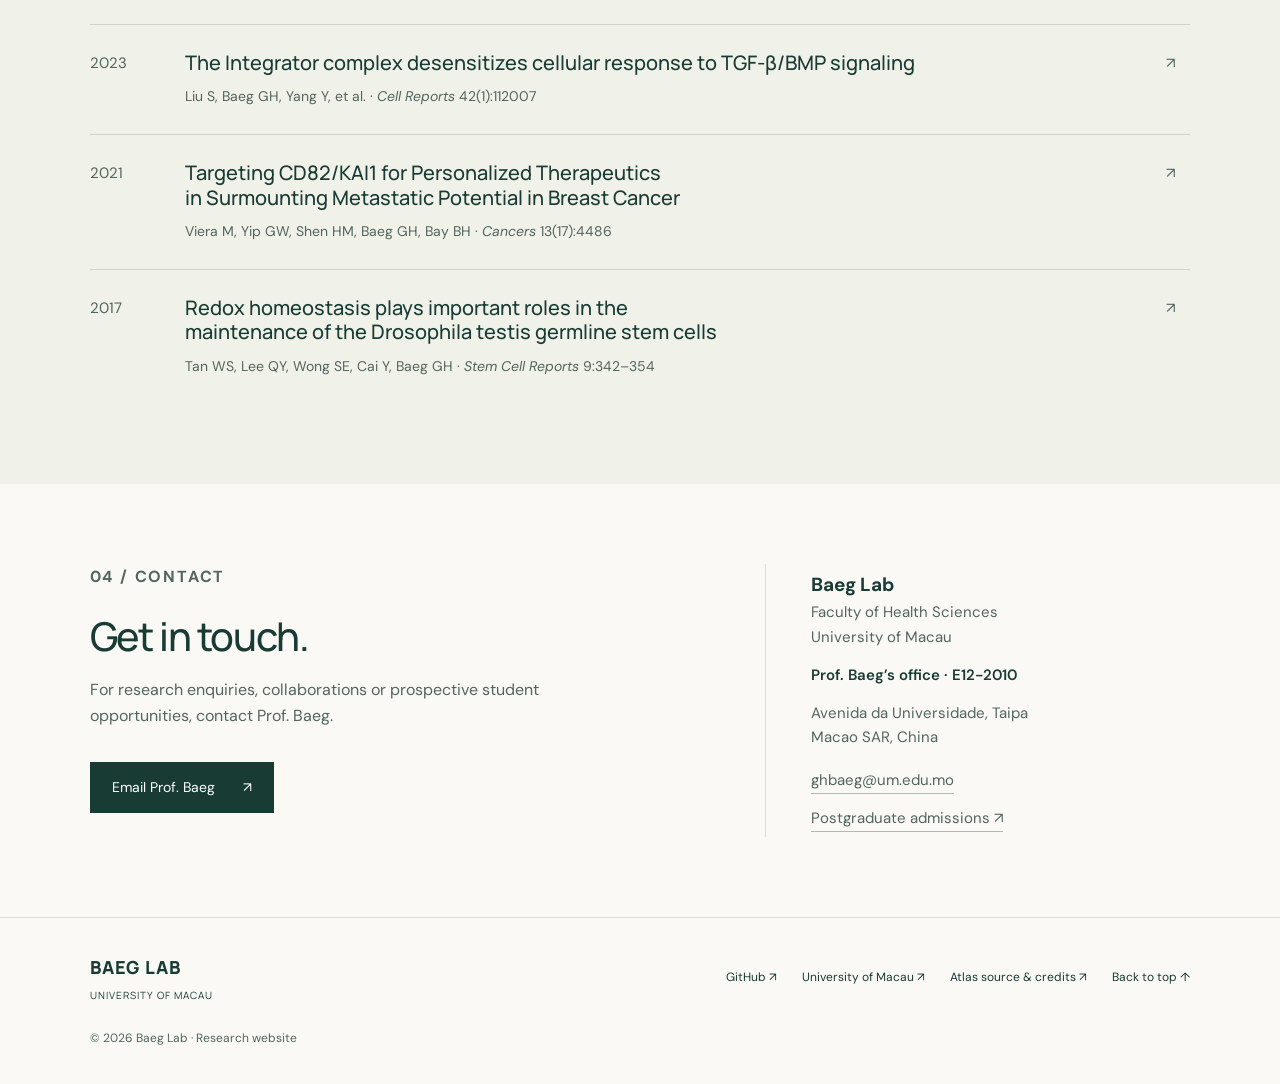
==== commit 934b5306: "Update homepage and source to D1 and new atlas URL" ====
--- a/index.html
+++ b/index.html
@@ -21,7 +21,7 @@
   <button class="menu" type="button" aria-expanded="false" aria-controls="navigation">Menu <span aria-hidden="true">☰</span></button>
   <nav id="navigation" aria-label="Main navigation">
     <a href="#research">Research</a><a href="#people">People</a><a href="#publications">Publications</a><a href="#contact">Contact</a>
-    <a class="nav-atlas" href="aging-muscle-atlas/">Aging Flight Muscle Atlas <span aria-hidden="true">↗</span></a>
+    <a class="nav-atlas" href="aging-flight-muscle-atlas/">Aging Flight Muscle Atlas <span aria-hidden="true">↗</span></a>
   </nav>
 </header>
 <main id="main">
@@ -31,7 +31,7 @@
       <h1 id="hero-title">Understanding aging.<br><em>From cells to tissues.</em></h1>
       <p>We study how cellular signals and redox balance shape stem cells, tissue homeostasis and aging, using the fruit fly <i>Drosophila melanogaster</i>.</p>
       <div class="actions"><a class="button" href="#research">Explore our research <span aria-hidden="true">↗</span></a><a class="text-link" href="#people">Meet the team <span aria-hidden="true">→</span></a></div>
-      <a class="hero-resource" href="aging-muscle-atlas/"><span class="resource-icon" aria-hidden="true">↗</span><span><small>OPEN RESEARCH RESOURCE</small><strong>Aging Flight Muscle Atlas</strong><span>Genes, networks and age comparisons</span></span></a>
+      <a class="hero-resource" href="aging-flight-muscle-atlas/"><span class="resource-icon" aria-hidden="true">↗</span><span><small>OPEN RESEARCH RESOURCE</small><strong>Aging Flight Muscle Atlas</strong><span>Genes, networks and age comparisons</span></span></a>
     </div>
     <figure class="campus"><img src="assets/campus.jpg" alt="University of Macau campus" width="1400" height="700" fetchpriority="high"><figcaption>OUR HOME · UNIVERSITY OF MACAU</figcaption></figure>
   </section>
@@ -45,10 +45,10 @@
     </div>
   </section>
   <section id="atlas" class="atlas-feature" aria-labelledby="atlas-title">
-    <div><p class="eyebrow">EXPLORE OUR DATA</p><h2 id="atlas-title">Aging Flight<br>Muscle <em>Atlas.</em></h2><p>Explore Drosophila indirect flight muscle across young, midlife and aged flies. Search genes, compare age groups and investigate co-expression and regulatory networks.</p><a class="button light" href="aging-muscle-atlas/">Open the atlas <span aria-hidden="true">↗</span></a><p class="atlas-note">Runs in your browser · No sign-in required</p></div>
+    <div><p class="eyebrow">EXPLORE OUR DATA</p><h2 id="atlas-title">Aging Flight<br>Muscle <em>Atlas.</em></h2><p>Explore Drosophila indirect flight muscle across young, midlife and aged flies. Search genes, compare age groups and investigate co-expression and regulatory networks.</p><a class="button light" href="aging-flight-muscle-atlas/">Open the atlas <span aria-hidden="true">↗</span></a><p class="atlas-note">Runs in your browser · No sign-in required</p></div>
     <div class="atlas-guide">
       <p class="eyebrow">THREE AGES. CONNECTED PERSPECTIVES.</p>
-      <div class="age-labels"><span><strong>D0</strong>Young</span><span><strong>D25</strong>Midlife</span><span><strong>D50</strong>Aged</span></div>
+      <div class="age-labels"><span><strong>D1</strong>Young</span><span><strong>D25</strong>Midlife</span><span><strong>D50</strong>Aged</span></div>
       <ol class="atlas-steps"><li><strong>Find a gene</strong><span>Start with a gene of interest.</span></li><li><strong>Explore its connections</strong><span>View GNN co-expression, hdWGCNA modules and SCENIC regulation.</span></li><li><strong>Compare across ages</strong><span>Explore age-associated patterns and generate hypotheses.</span></li></ol>
       <p class="atlas-disclaimer">An exploratory resource, not a substitute for experimental validation.</p>
     </div>
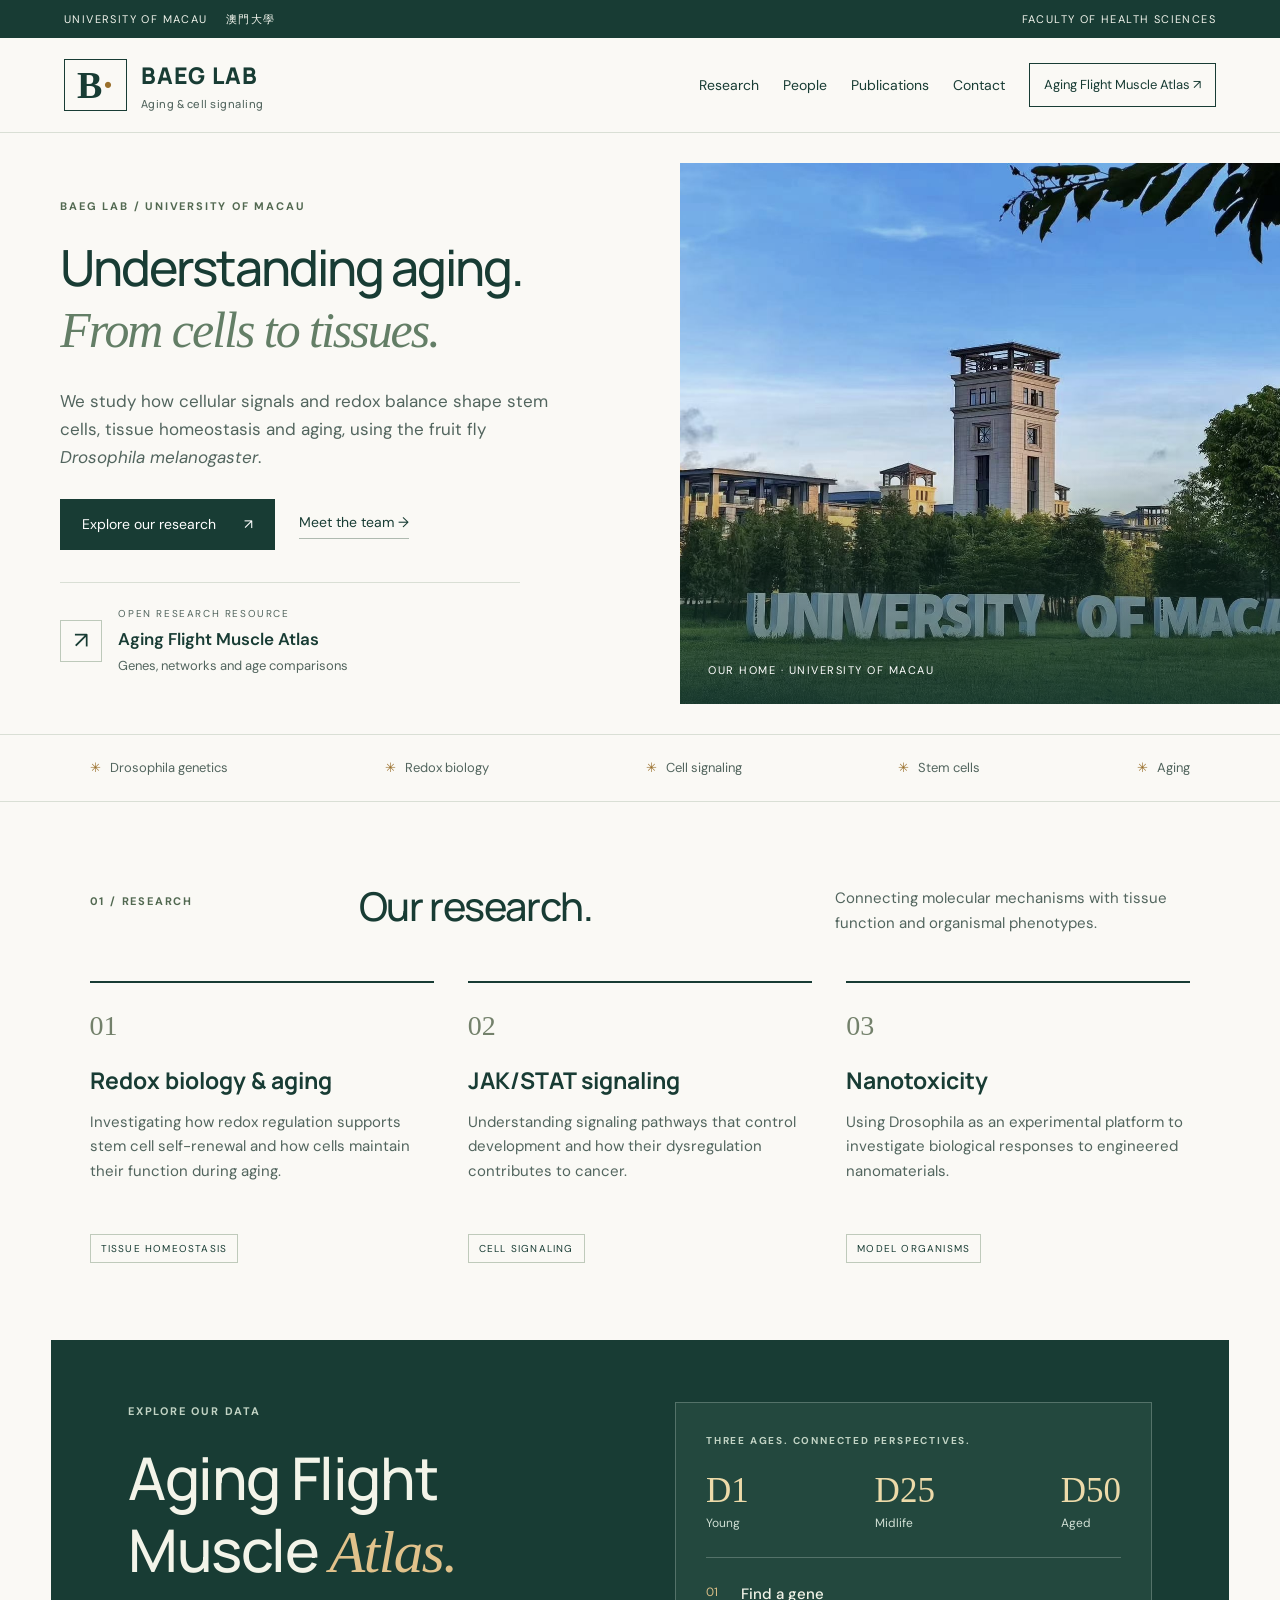
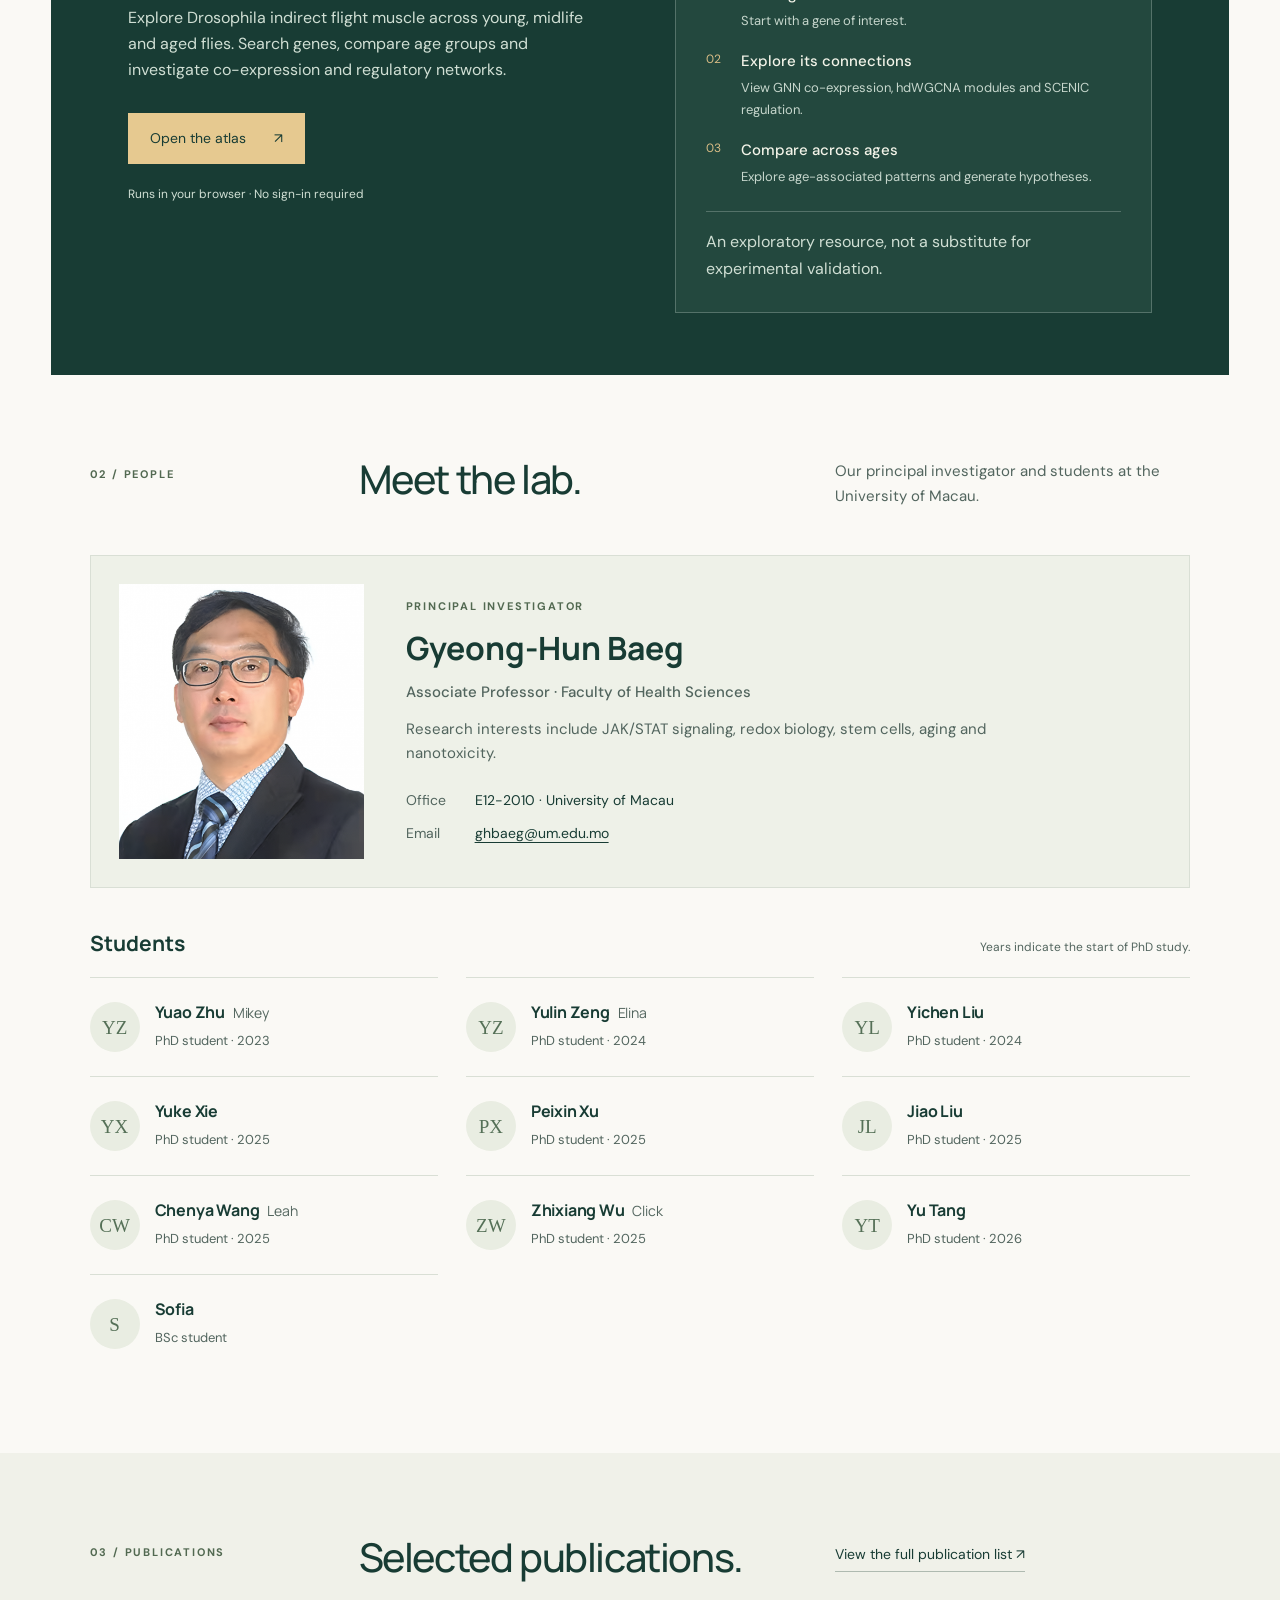
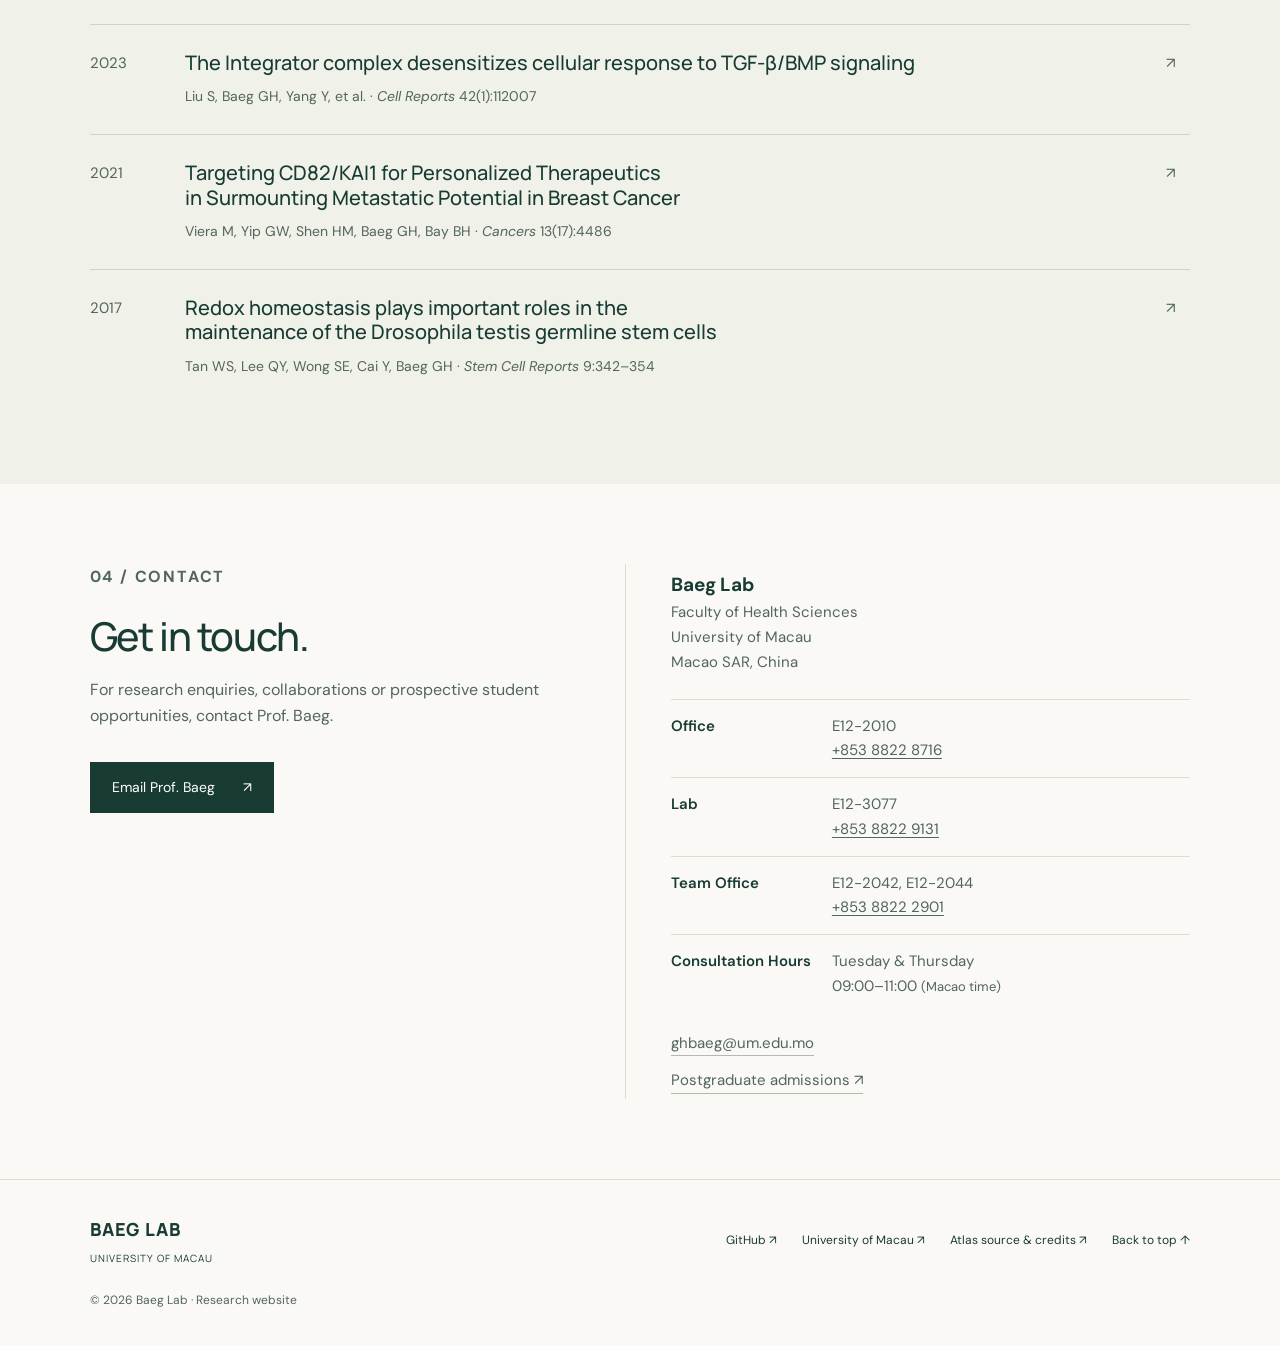
==== commit 5ef76538: "Update contact details and own-account atlas links" ====
--- a/index.html
+++ b/index.html
@@ -10,7 +10,7 @@
   <meta property="og:description" content="Aging, redox biology and cell signaling. Discover our research, meet the team and explore the Aging Flight Muscle Atlas.">
   <meta property="og:type" content="website">
   <link rel="icon" href="assets/favicon.svg" type="image/svg+xml">
-  <link rel="stylesheet" href="assets/site.css?v=20261009">
+  <link rel="stylesheet" href="assets/site.css?v=20261009-contact">
   <script src="assets/site.js?v=20261009" defer></script>
 </head>
 <body>
@@ -81,9 +81,18 @@
   </section>
   <section id="contact" class="section contact" aria-labelledby="contact-title">
     <div><p class="eyebrow">04 / CONTACT</p><h2 id="contact-title">Get in touch.</h2><p>For research enquiries, collaborations or prospective student opportunities, contact Prof. Baeg.</p><a class="button" href="mailto:ghbaeg@um.edu.mo">Email Prof. Baeg <span aria-hidden="true">↗</span></a></div>
-    <address><strong>Baeg Lab</strong><br>Faculty of Health Sciences<br>University of Macau<br><span class="office-label">Prof. Baeg’s office · E12-2010</span><br>Avenida da Universidade, Taipa<br>Macao SAR, China<div class="contact-links"><a href="mailto:ghbaeg@um.edu.mo">ghbaeg@um.edu.mo</a><a href="https://grs.um.edu.mo/">Postgraduate admissions <span aria-hidden="true">↗</span></a></div></address>
+    <address>
+      <strong>Baeg Lab</strong><br>Faculty of Health Sciences<br>University of Macau<br>Macao SAR, China
+      <dl class="contact-details">
+        <div><dt>Office</dt><dd>E12-2010<br><a href="tel:+85388228716">+853 8822 8716</a></dd></div>
+        <div><dt>Lab</dt><dd>E12-3077<br><a href="tel:+85388229131">+853 8822 9131</a></dd></div>
+        <div><dt>Team Office</dt><dd>E12-2042, E12-2044<br><a href="tel:+85388222901">+853 8822 2901</a></dd></div>
+        <div><dt>Consultation Hours</dt><dd>Tuesday & Thursday<br>09:00–11:00 <span class="contact-timezone">(Macao time)</span></dd></div>
+      </dl>
+      <div class="contact-links"><a href="mailto:ghbaeg@um.edu.mo">ghbaeg@um.edu.mo</a><a href="https://grs.um.edu.mo/">Postgraduate admissions <span aria-hidden="true">↗</span></a></div>
+    </address>
   </section>
 </main>
-<footer><a class="brand" href="./">BAEG LAB<span>UNIVERSITY OF MACAU</span></a><nav aria-label="Footer links"><a href="https://github.com/MikeyRuess/umbaeglab">GitHub ↗</a><a href="https://www.um.edu.mo/">University of Macau ↗</a><a href="https://github.com/yuxux23/Flight_Muscle_Atlas">Atlas source & credits ↗</a><a href="#main">Back to top ↑</a></nav><small>© <span id="year">2026</span> Baeg Lab · Research website</small></footer>
+<footer><a class="brand" href="./">BAEG LAB<span>UNIVERSITY OF MACAU</span></a><nav aria-label="Footer links"><a href="https://github.com/MikeyRuess/umbaeglab">GitHub ↗</a><a href="https://www.um.edu.mo/">University of Macau ↗</a><a href="https://github.com/MikeyRuess/umbaeglab#atlas-source--credits">Atlas source & credits ↗</a><a href="#main">Back to top ↑</a></nav><small>© <span id="year">2026</span> Baeg Lab · Research website</small></footer>
 </body>
 </html>
--- a/assets/site.css
+++ b/assets/site.css
@@ -103,12 +103,17 @@
 .paper h3 { font-size:20px; font-weight:500; margin:0 0 10px; max-width:900px; }
 .paper p { font-size:14px; color:var(--muted); margin:0; max-width:900px; }
 .paper:hover h3 { text-decoration:underline; text-underline-offset:4px; }
-.contact { display:grid; grid-template-columns:1.4fr 1fr; gap:80px; }
+.contact { display:grid; grid-template-columns:1fr 1.2fr; gap:64px; }
 .contact p { color:var(--muted); max-width:470px; font-size:16px; }
 .contact .button { margin-top:16px; }
 address { font-style:normal; border-left:1px solid var(--line); padding:5px 0 5px 45px; font-size:15px; color:var(--muted); }
 address strong { color:var(--ink); font-size:19px; }
-.office-label { display:inline-block; margin:13px 0; color:var(--ink); font-weight:600; }
+.contact-details { margin:24px 0 0; }
+.contact-details>div { display:grid; grid-template-columns:145px 1fr; gap:16px; padding:14px 0; border-top:1px solid var(--line); }
+.contact-details dt { color:var(--ink); font-weight:600; }
+.contact-details dd { margin:0; }
+.contact-details a { text-decoration:underline; text-underline-offset:3px; }
+.contact-timezone { white-space:nowrap; font-size:13px; }
 .contact-links { display:grid; justify-items:start; gap:12px; margin-top:18px; }
 .contact-links a { border-bottom:1px solid #afbab0; }
 footer { padding:35px 7%; border-top:1px solid var(--line); display:flex; flex-wrap:wrap; gap:25px; align-items:center; justify-content:space-between; }
@@ -170,6 +175,7 @@
   .paper p { font-size:13px; }
   .contact { grid-template-columns:1fr; gap:32px; }
   address { padding:23px 0 0; border:0; border-top:1px solid var(--line); }
+  .contact-details>div { grid-template-columns:115px 1fr; gap:12px; }
   footer nav { width:100%; }
 }
 @media(prefers-reduced-motion:reduce) { html { scroll-behavior:auto; } * { transition:none!important; } }
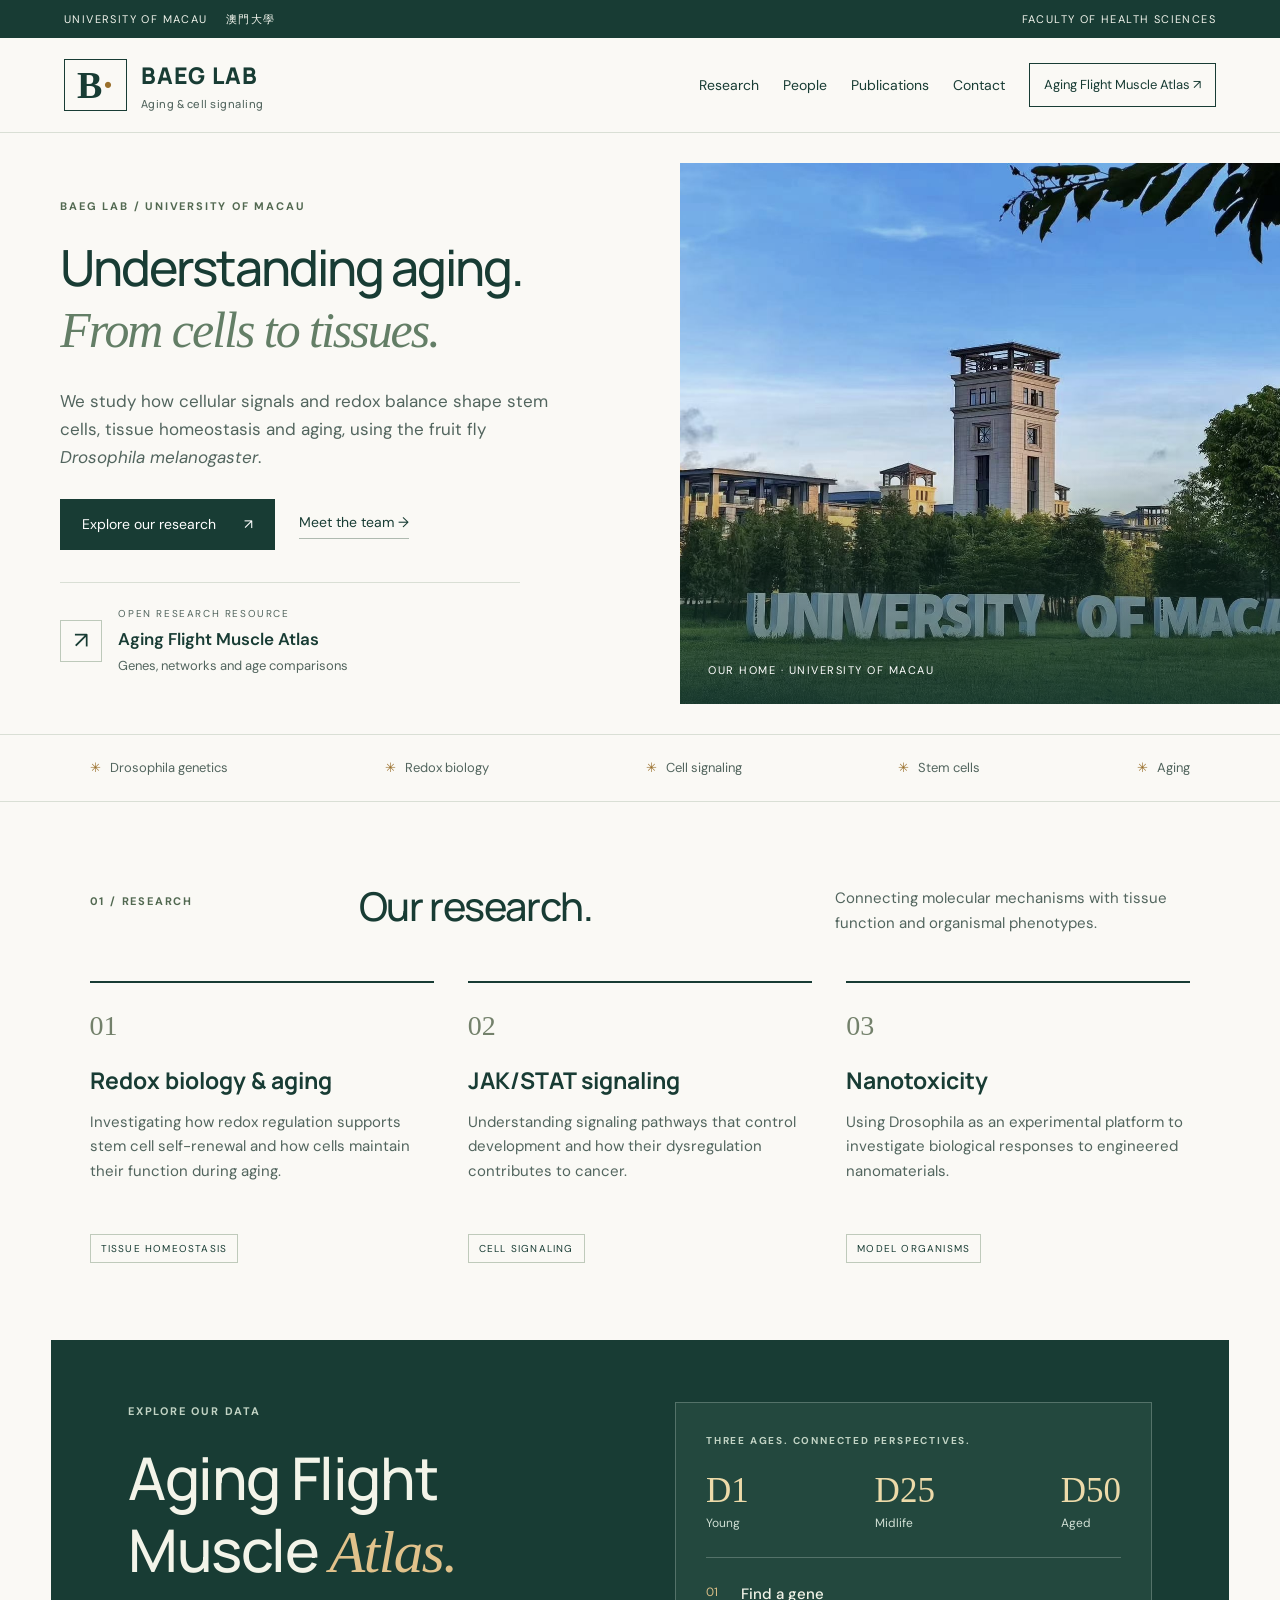
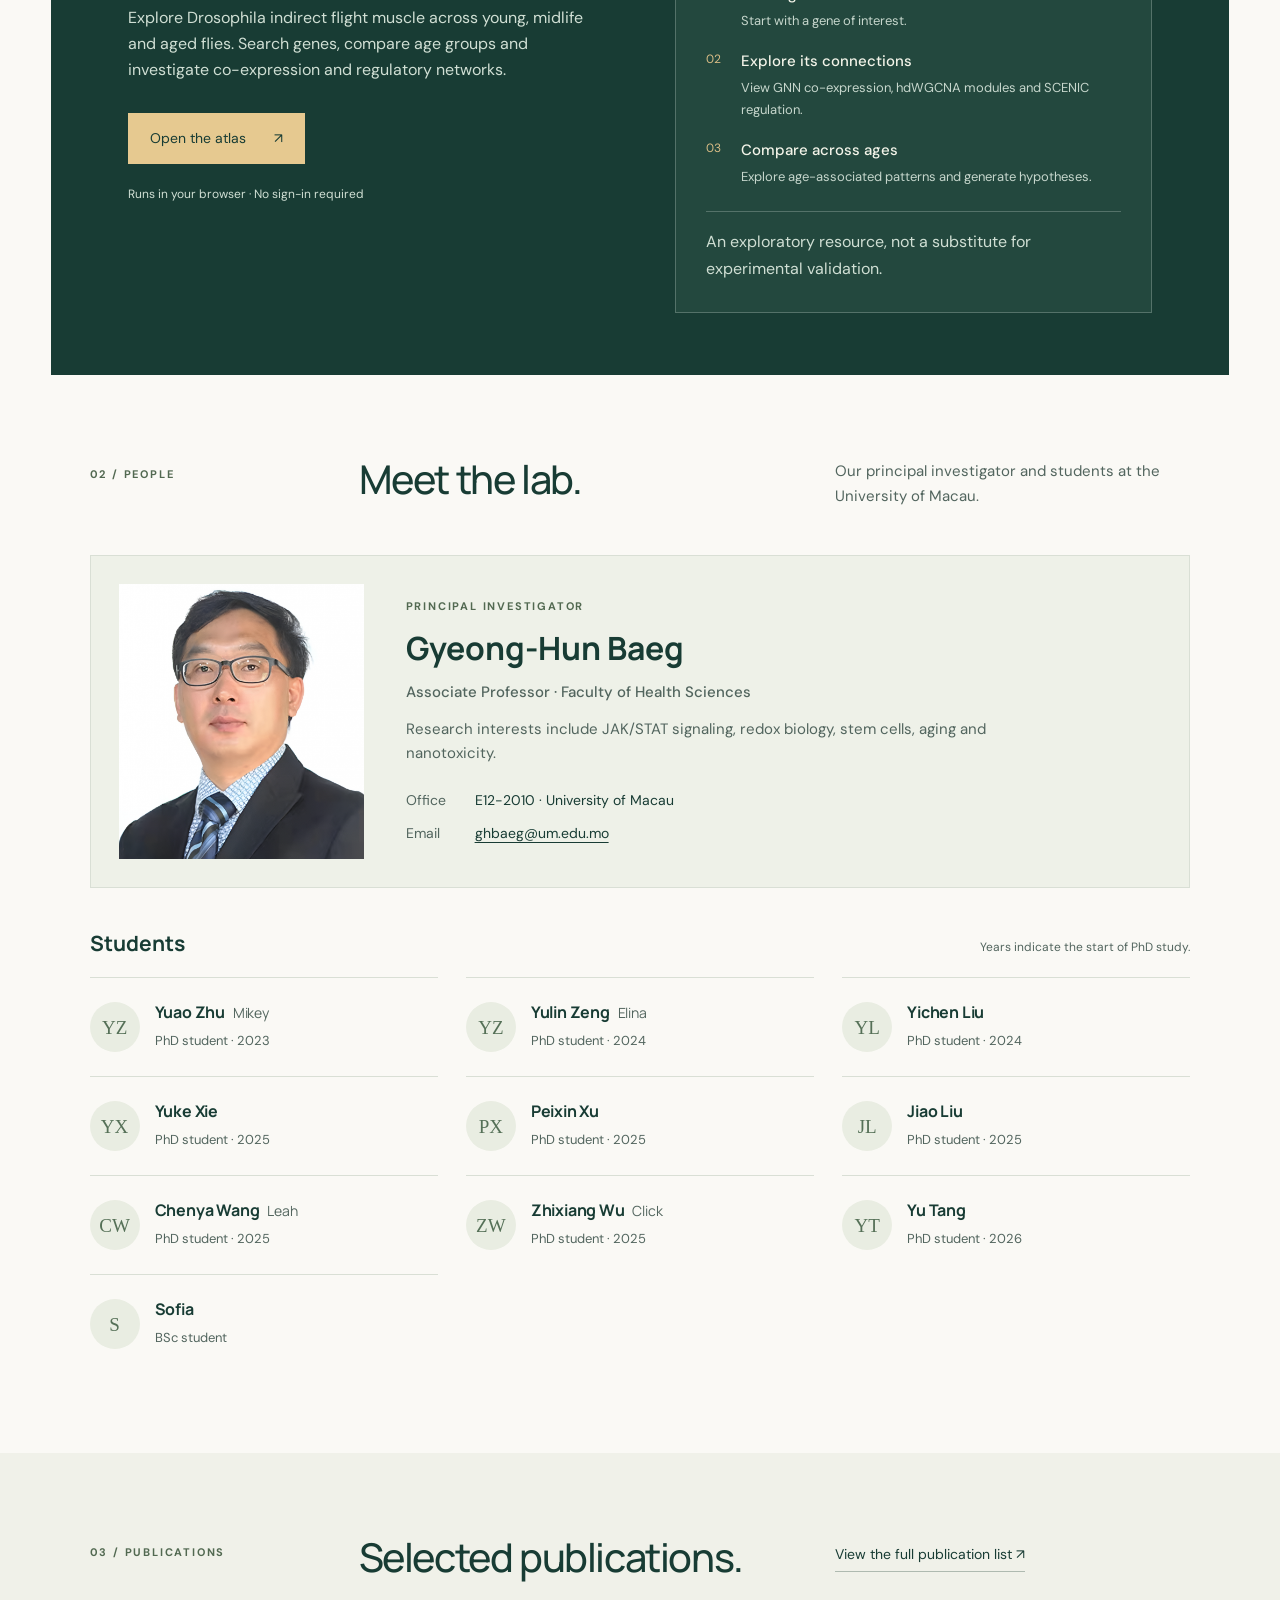
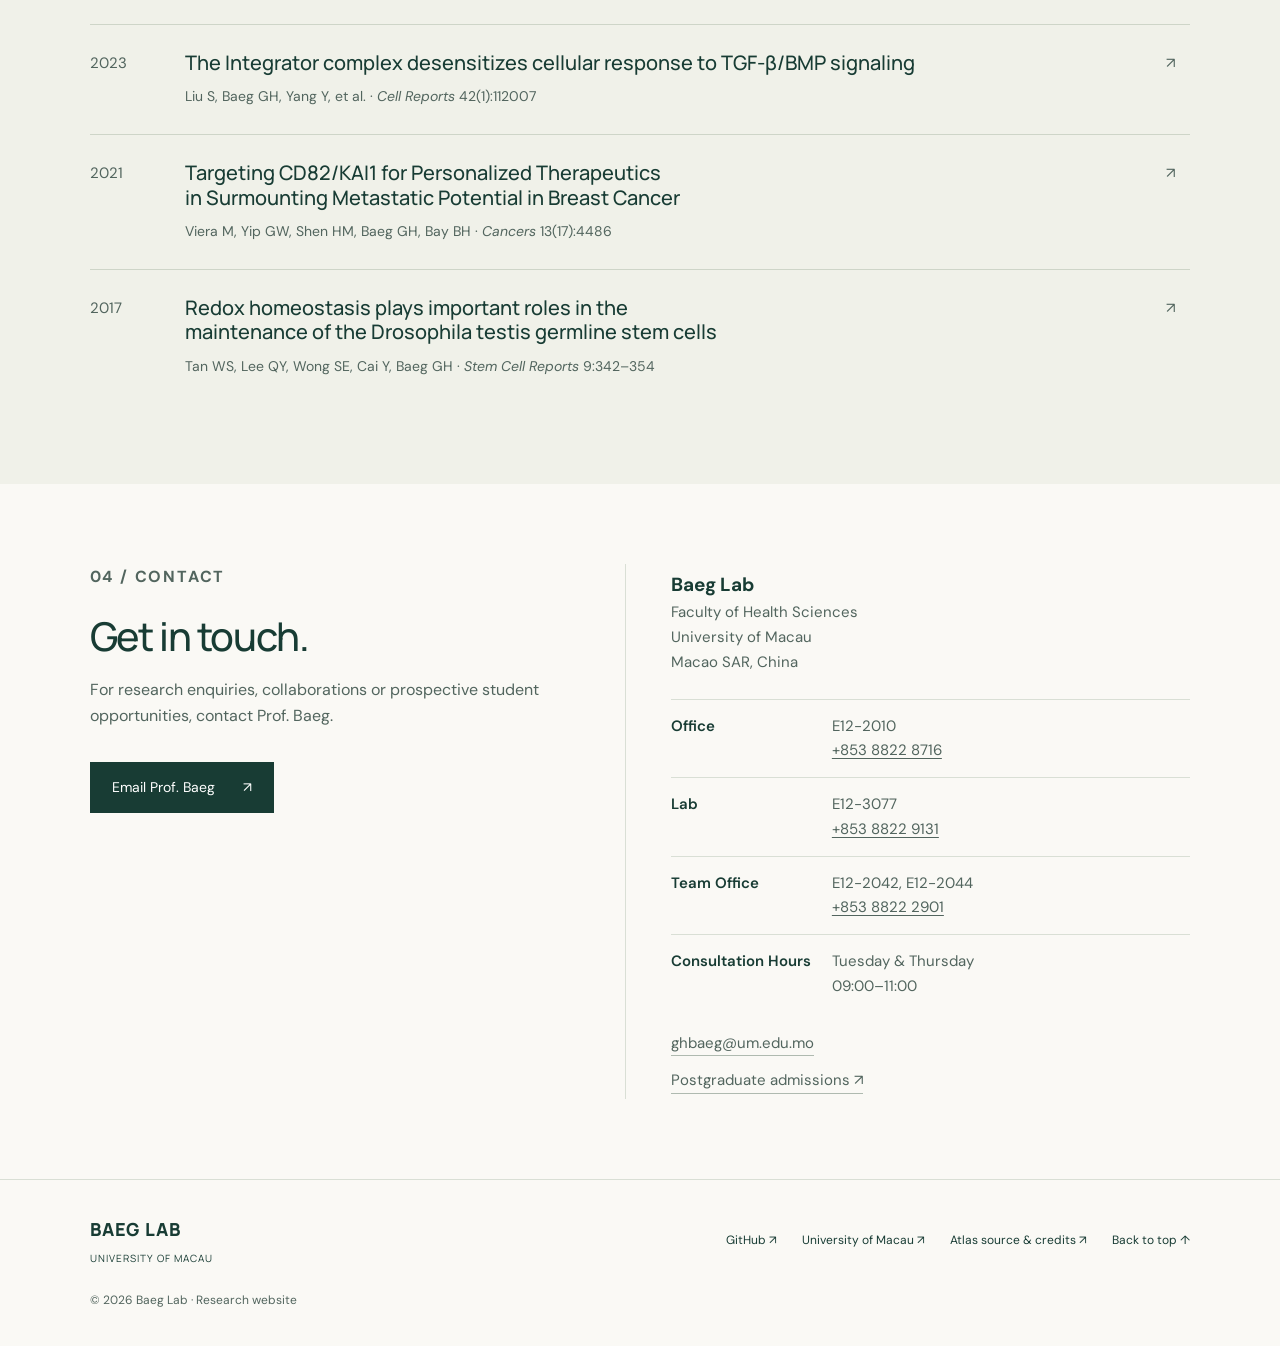
==== commit be071fee: "Remove timezone label from consultation hours" ====
--- a/index.html
+++ b/index.html
@@ -87,7 +87,7 @@
         <div><dt>Office</dt><dd>E12-2010<br><a href="tel:+85388228716">+853 8822 8716</a></dd></div>
         <div><dt>Lab</dt><dd>E12-3077<br><a href="tel:+85388229131">+853 8822 9131</a></dd></div>
         <div><dt>Team Office</dt><dd>E12-2042, E12-2044<br><a href="tel:+85388222901">+853 8822 2901</a></dd></div>
-        <div><dt>Consultation Hours</dt><dd>Tuesday & Thursday<br>09:00–11:00 <span class="contact-timezone">(Macao time)</span></dd></div>
+        <div><dt>Consultation Hours</dt><dd>Tuesday & Thursday<br>09:00–11:00</dd></div>
       </dl>
       <div class="contact-links"><a href="mailto:ghbaeg@um.edu.mo">ghbaeg@um.edu.mo</a><a href="https://grs.um.edu.mo/">Postgraduate admissions <span aria-hidden="true">↗</span></a></div>
     </address>
